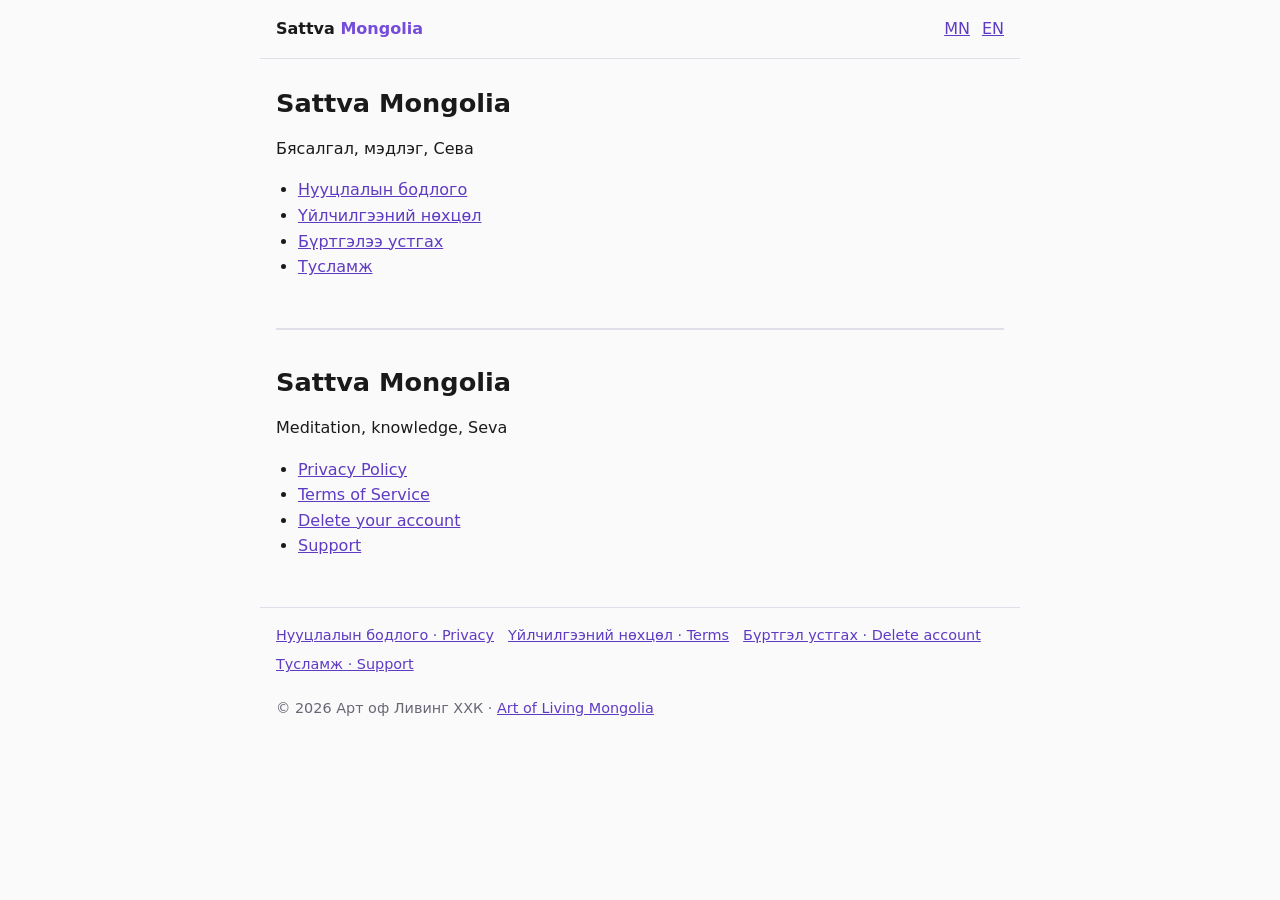
==== index.html @ 4b6feee0 "sattva.mn хууль / тусламж хуудас v1.0 (Сүрэн С396, ec9fd976d) Co-Authored-By: Claude Opus 5.5 <norep" ====
<!doctype html>
<html lang="mn">
<head>
<meta charset="utf-8">
<meta name="viewport" content="width=device-width, initial-scale=1">
<title>Sattva Mongolia</title>
<meta name="description" content="Sattva Mongolia — бясалгал, мэдлэг, Сева">
<meta name="color-scheme" content="light dark">
<style>
:root{--bg:#FAFAFA;--surface:#FFFFFF;--ink:#1A1A1B;--ink2:#6B6676;--line:#E1DDE9;--primary:#764CDB;--link:#5F3BC4;--soft:#F2ECFF;--warn:#A34A08;--warnbg:#FFF1E6}
@media (prefers-color-scheme:dark){:root{--bg:#141119;--surface:#1E1A26;--ink:#F4F1FA;--ink2:#B4ADC4;--line:#3A3448;--primary:#A98BF5;--link:#C0A9FA;--soft:#2A2240;--warn:#F5A95C;--warnbg:#3A2A1A}}
*{box-sizing:border-box}
html{-webkit-text-size-adjust:100%}
body{margin:0;background:var(--bg);color:var(--ink);font:16px/1.6 system-ui,-apple-system,"Segoe UI",Roboto,Arial,sans-serif}
header,main,footer{max-width:760px;margin:0 auto;padding:0 16px}
header{display:flex;justify-content:space-between;align-items:center;padding-top:16px;padding-bottom:16px;border-bottom:1px solid var(--line)}
.brand{font-weight:700;color:var(--ink);text-decoration:none}
.brand span{color:var(--primary)}
nav.lang a{margin-left:12px}
a{color:var(--link)}
h1{font-size:1.6rem;line-height:1.3;margin:28px 0 8px}
h2{font-size:1.2rem;margin:28px 0 8px}
h3{font-size:1.05rem;margin:20px 0 6px}
.meta{color:var(--ink2);font-size:.9rem}
.ver{margin-top:32px}
.lang-block+.lang-block{margin-top:48px;padding-top:8px;border-top:2px solid var(--line)}
.tw{overflow-x:auto;margin:12px 0}
table{border-collapse:collapse;width:100%;min-width:480px;background:var(--surface);font-size:.92rem}
th,td{border:1px solid var(--line);padding:8px;text-align:left;vertical-align:top}
th{background:var(--soft)}
mark.tbd{background:var(--warnbg);color:var(--warn);border-radius:4px;padding:0 3px;font-size:.92em}
ul,ol{padding-left:22px}
footer{margin-top:48px;padding-top:16px;padding-bottom:32px;border-top:1px solid var(--line);color:var(--ink2);font-size:.9rem}
footer a{margin-right:14px;display:inline-block;margin-bottom:6px}
</style>
<script>
if(/[?&]lang=en\b/.test(location.search)&&!location.hash){document.documentElement.lang="en";addEventListener("DOMContentLoaded",function(){var e=document.getElementById("en");if(e)e.scrollIntoView();});}
</script>
</head>
<body>
<header><a class="brand" href="/">Sattva <span>Mongolia</span></a><nav class="lang"><a href="#mn">MN</a><a href="#en">EN</a></nav></header>
<main>
<section class="lang-block" id="mn" lang="mn">
<h1>Sattva Mongolia</h1>
<p>Бясалгал, мэдлэг, Сева</p>
<ul><li><a href="/privacy">Нууцлалын бодлого</a></li><li><a href="/terms">Үйлчилгээний нөхцөл</a></li><li><a href="/delete-account">Бүртгэлээ устгах</a></li><li><a href="/support">Тусламж</a></li></ul>
</section>
<section class="lang-block" id="en" lang="en">
<h1>Sattva Mongolia</h1>
<p>Meditation, knowledge, Seva</p>
<ul><li><a href="/privacy">Privacy Policy</a></li><li><a href="/terms">Terms of Service</a></li><li><a href="/delete-account">Delete your account</a></li><li><a href="/support">Support</a></li></ul>
</section>
</main>
<footer><a href="/privacy">Нууцлалын бодлого · Privacy</a><a href="/terms">Үйлчилгээний нөхцөл · Terms</a><a href="/delete-account">Бүртгэл устгах · Delete account</a><a href="/support">Тусламж · Support</a><p>© 2026 Арт оф Ливинг ХХК · <a href="https://www.artofliving.org/mn-mn">Art of Living Mongolia</a></p></footer>
</body>
</html>
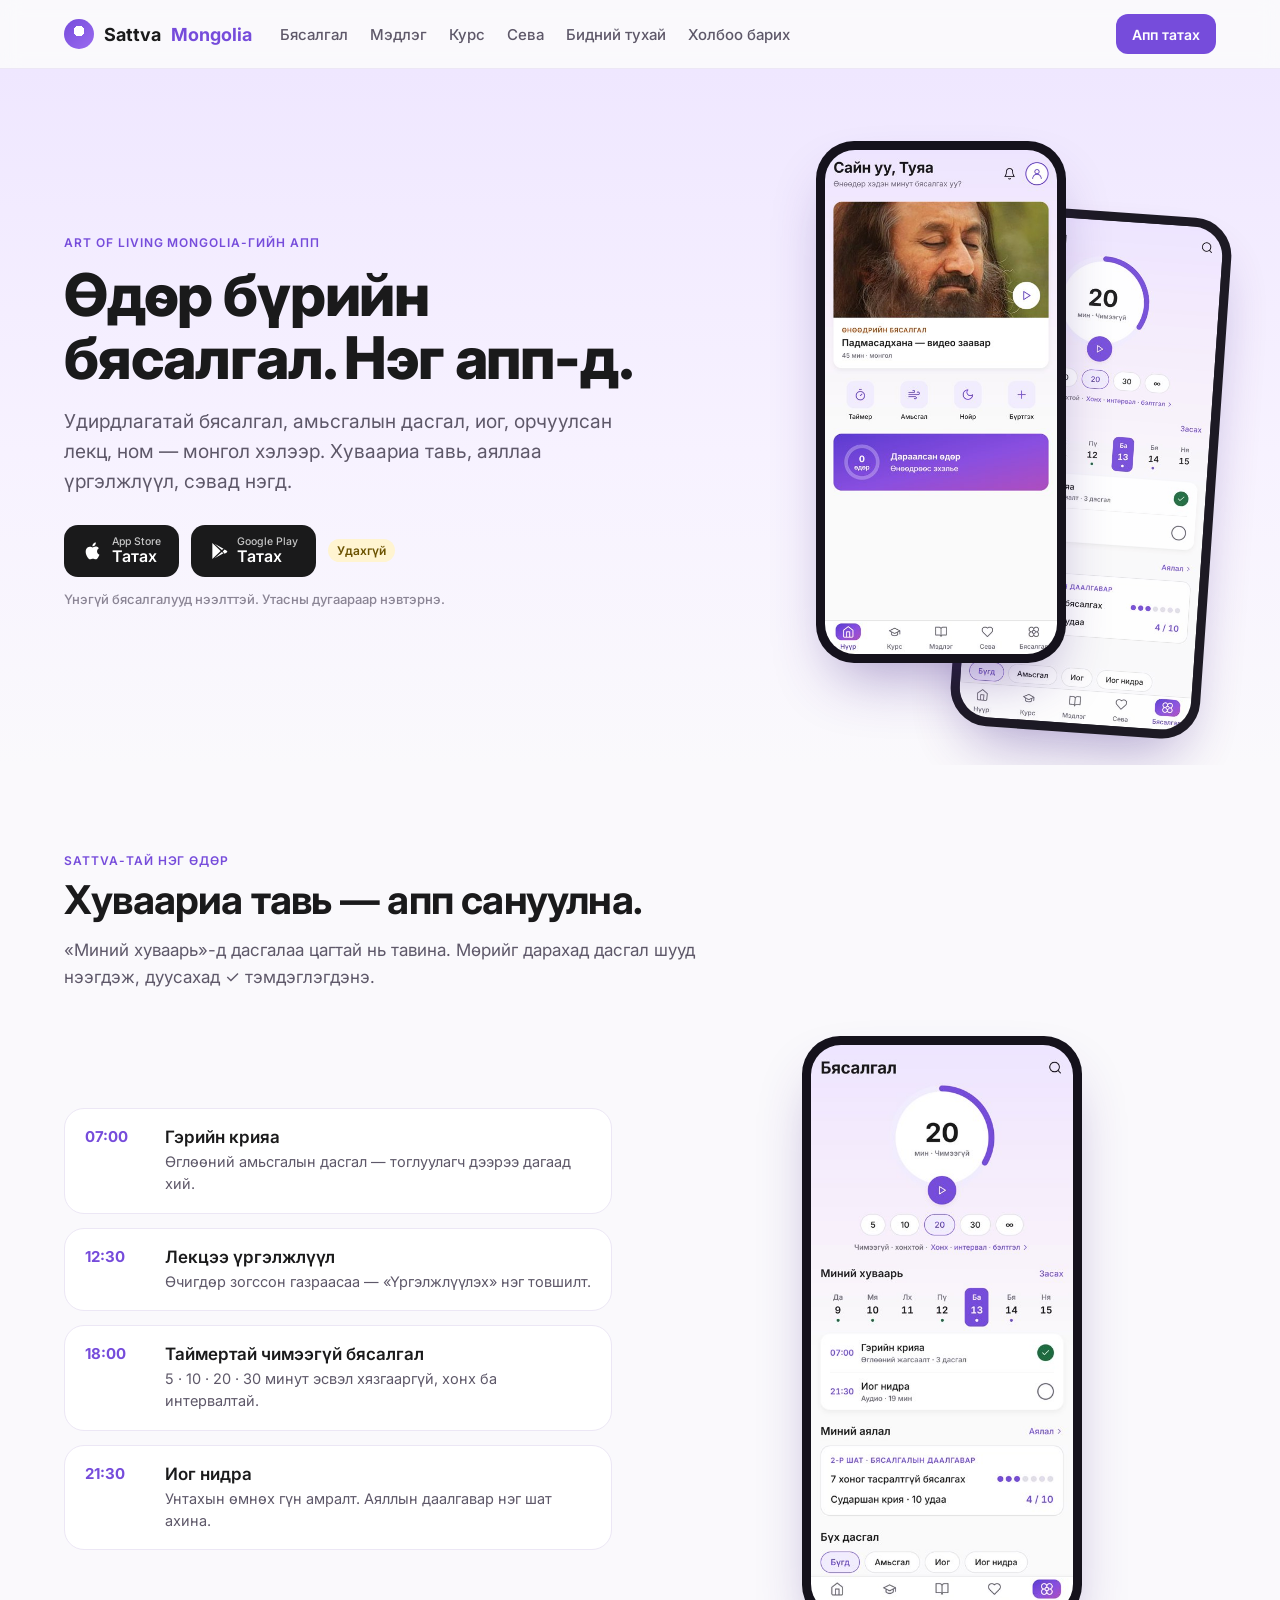
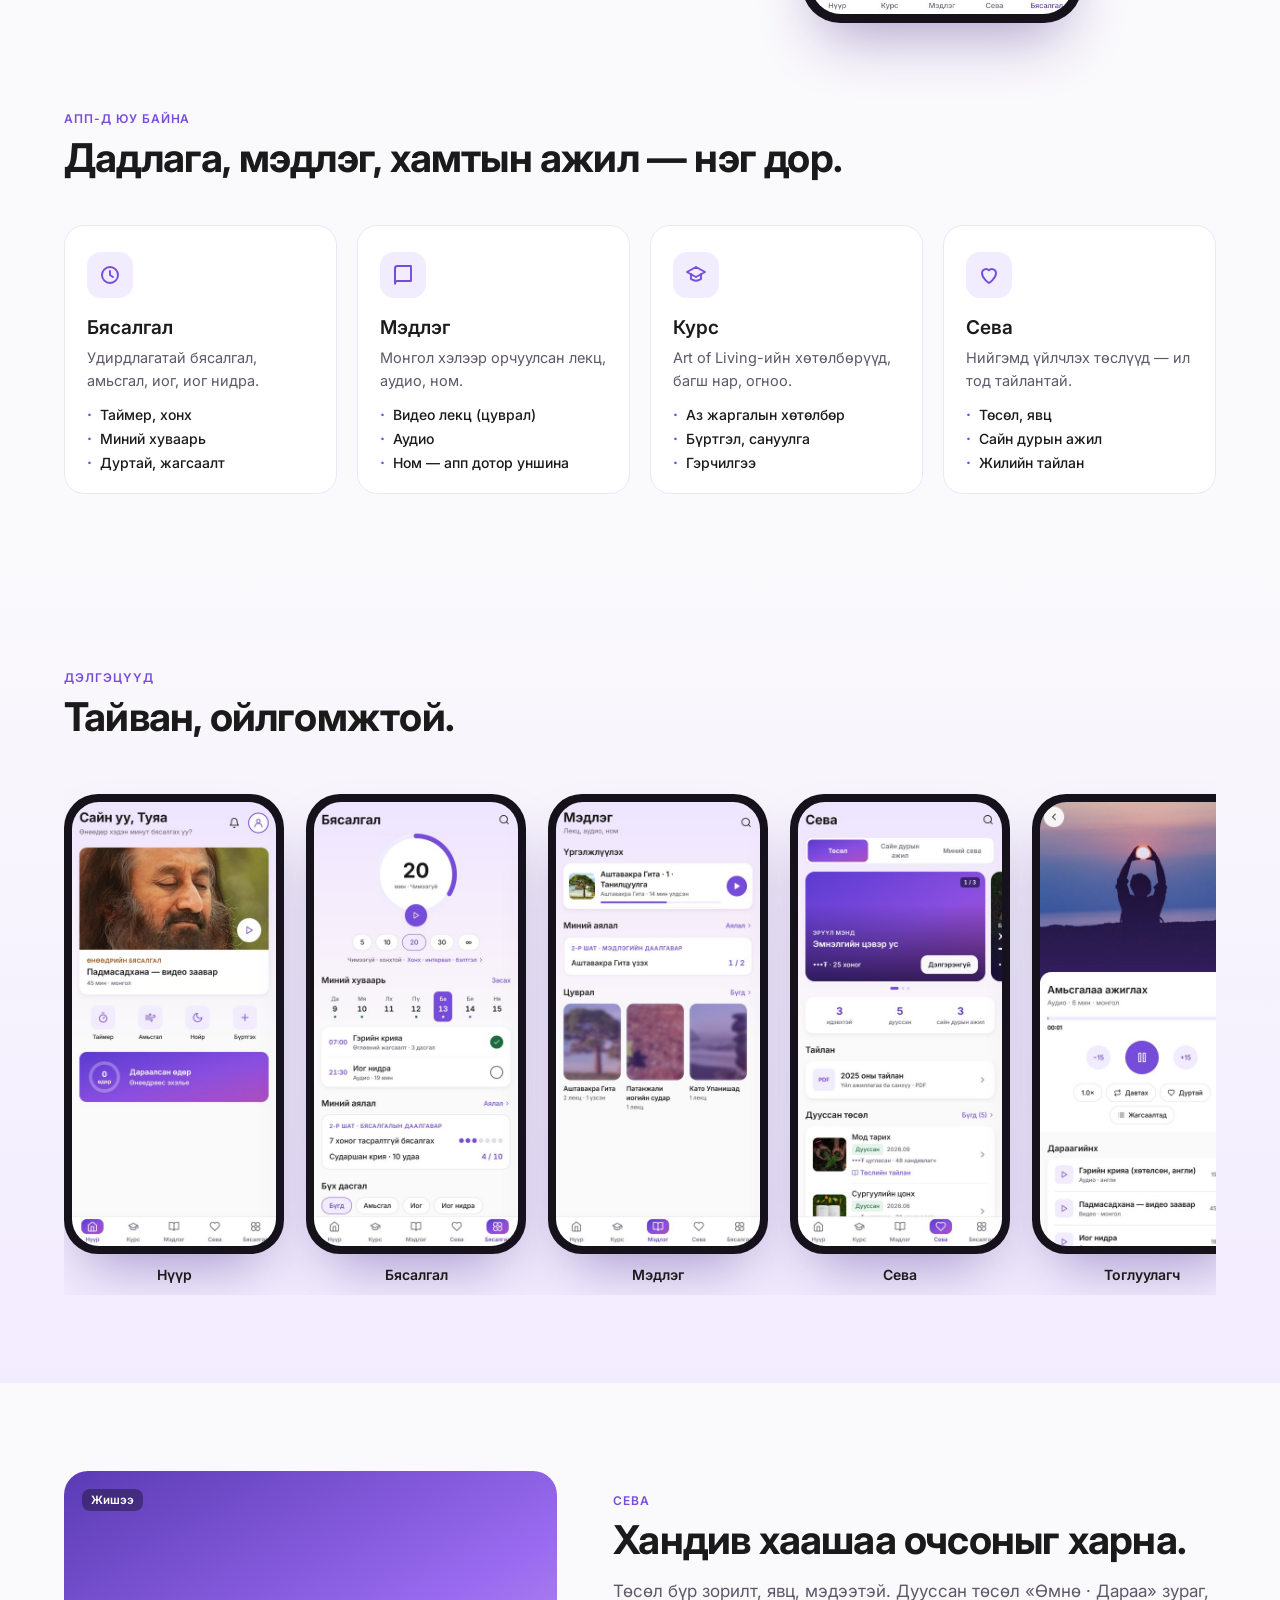
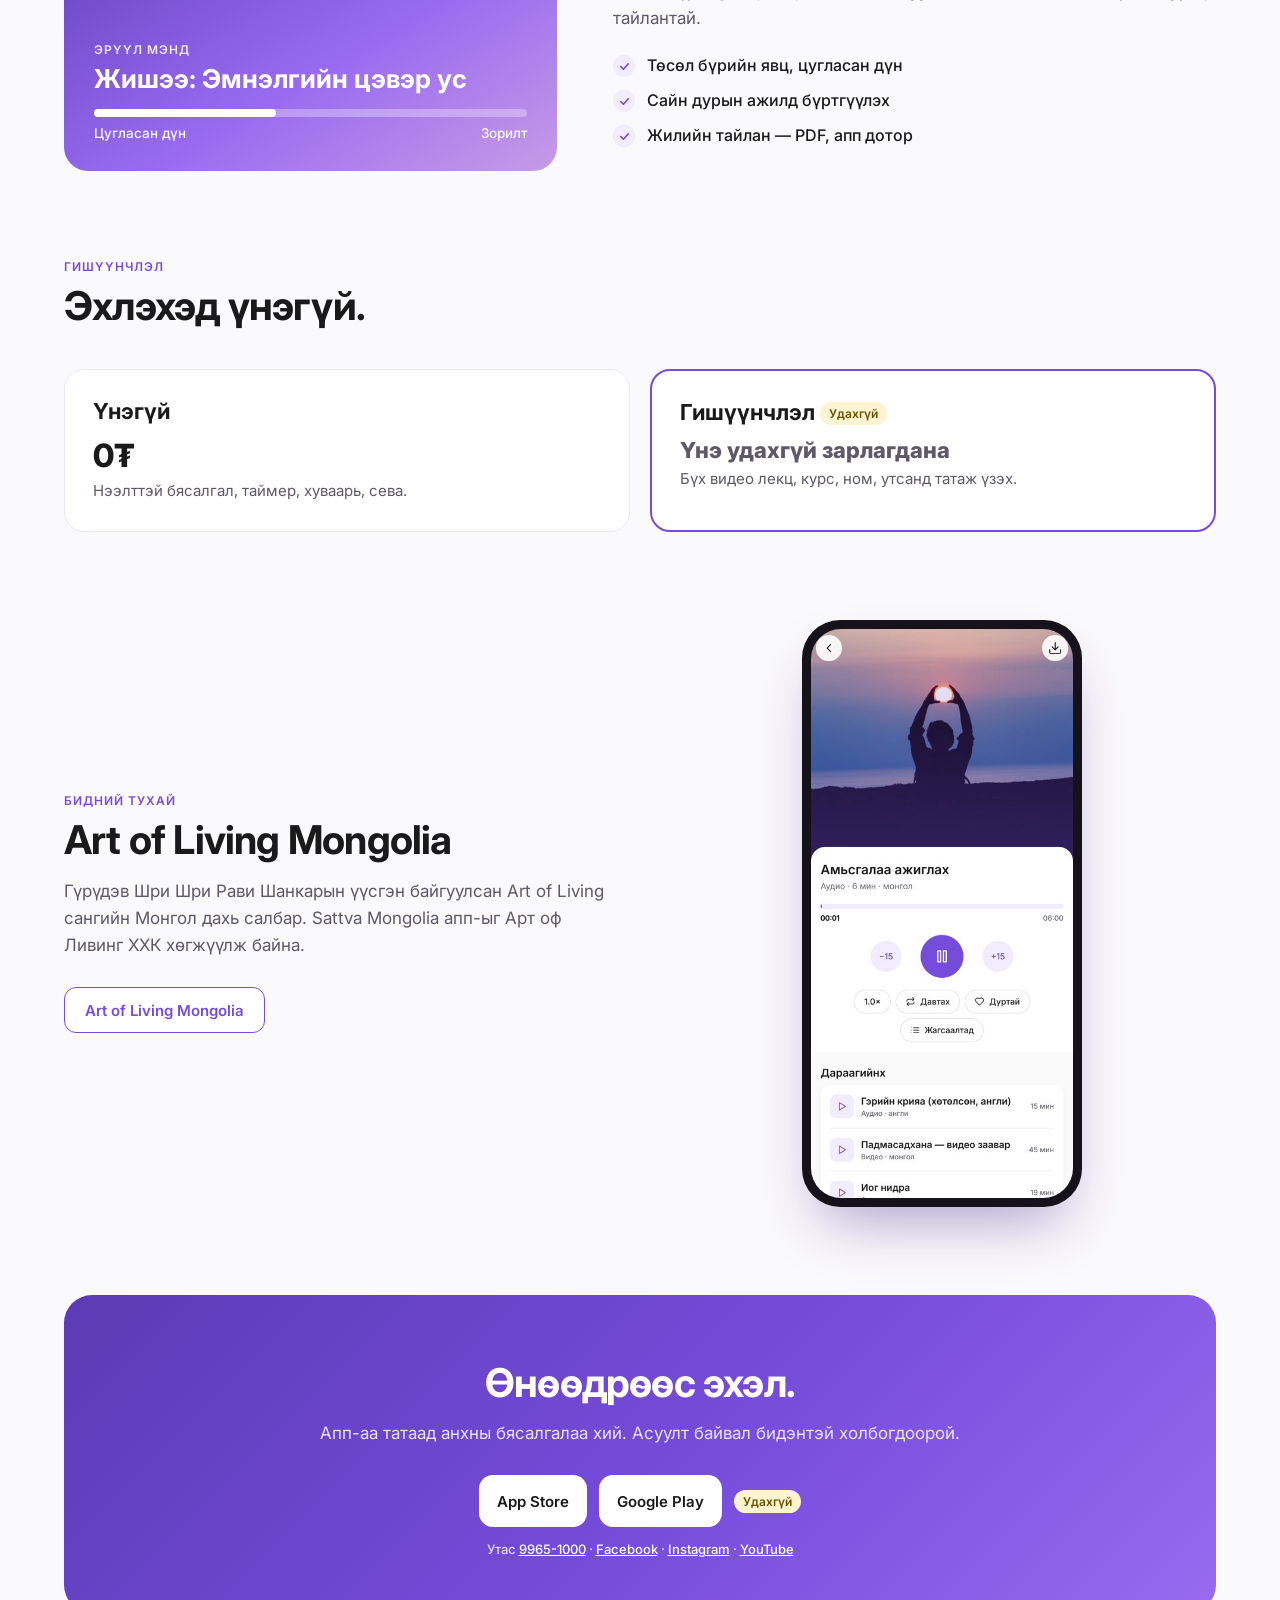
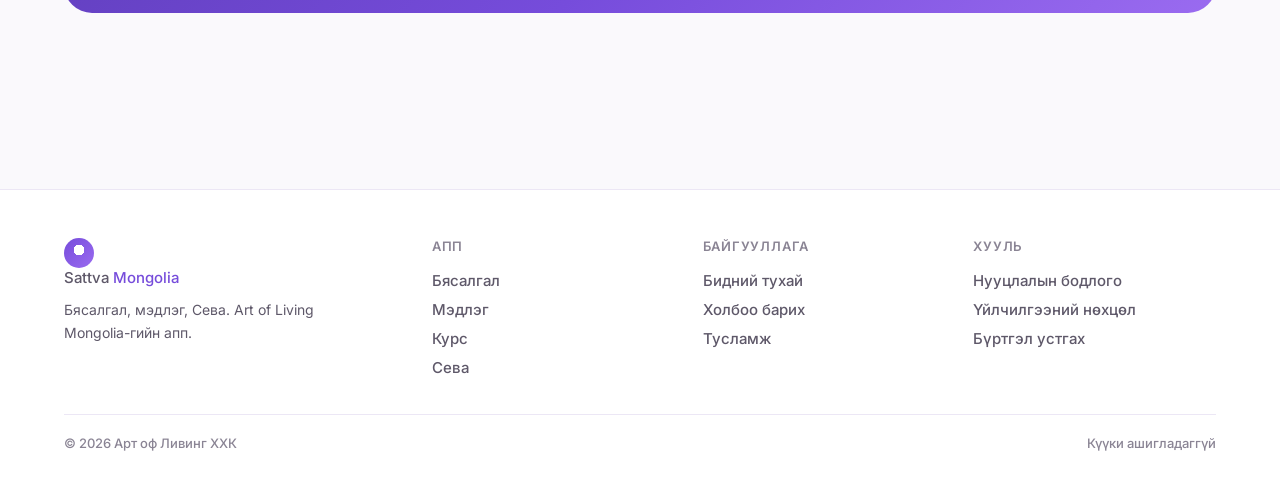
==== commit 05cbfa7b: "Нүүр v1: carwell.ai бүтэц, апп-ын дэлгэц (Төрөө 11-13 20:10) Эх: autopay docs/sattva/web/home/ (buil" ====
--- a/index.html
+++ b/index.html
@@ -2,55 +2,248 @@
 <html lang="mn">
 <head>
 <meta charset="utf-8">
-<meta name="viewport" content="width=device-width, initial-scale=1">
-<title>Sattva Mongolia</title>
-<meta name="description" content="Sattva Mongolia — бясалгал, мэдлэг, Сева">
-<meta name="color-scheme" content="light dark">
+<meta name="viewport" content="width=device-width,initial-scale=1">
+<title>Sattva Mongolia — бясалгал, мэдлэг, Сева</title>
+<meta name="description" content="Art of Living Mongolia-гийн апп: удирдлагатай бясалгал, амьсгалын дасгал, иог, орчуулсан лекц, ном, Сева — монгол хэлээр.">
+<meta property="og:title" content="Sattva Mongolia">
+<meta property="og:description" content="Өдөр бүрийн бясалгал. Нэг апп-д.">
+<meta property="og:image" content="https://sattva.mn/img/01-home.jpg">
+<meta name="theme-color" content="#764CDB">
+<link rel="preconnect" href="https://fonts.googleapis.com"><link rel="preconnect" href="https://fonts.gstatic.com" crossorigin>
+<link href="https://fonts.googleapis.com/css2?family=Inter:wght@400;500;600;700;800&amp;display=swap" rel="stylesheet">
 <style>
-:root{--bg:#FAFAFA;--surface:#FFFFFF;--ink:#1A1A1B;--ink2:#6B6676;--line:#E1DDE9;--primary:#764CDB;--link:#5F3BC4;--soft:#F2ECFF;--warn:#A34A08;--warnbg:#FFF1E6}
-@media (prefers-color-scheme:dark){:root{--bg:#141119;--surface:#1E1A26;--ink:#F4F1FA;--ink2:#B4ADC4;--line:#3A3448;--primary:#A98BF5;--link:#C0A9FA;--soft:#2A2240;--warn:#F5A95C;--warnbg:#3A2A1A}}
-*{box-sizing:border-box}
-html{-webkit-text-size-adjust:100%}
-body{margin:0;background:var(--bg);color:var(--ink);font:16px/1.6 system-ui,-apple-system,"Segoe UI",Roboto,Arial,sans-serif}
-header,main,footer{max-width:760px;margin:0 auto;padding:0 16px}
-header{display:flex;justify-content:space-between;align-items:center;padding-top:16px;padding-bottom:16px;border-bottom:1px solid var(--line)}
-.brand{font-weight:700;color:var(--ink);text-decoration:none}
-.brand span{color:var(--primary)}
-nav.lang a{margin-left:12px}
-a{color:var(--link)}
-h1{font-size:1.6rem;line-height:1.3;margin:28px 0 8px}
-h2{font-size:1.2rem;margin:28px 0 8px}
-h3{font-size:1.05rem;margin:20px 0 6px}
-.meta{color:var(--ink2);font-size:.9rem}
-.ver{margin-top:32px}
-.lang-block+.lang-block{margin-top:48px;padding-top:8px;border-top:2px solid var(--line)}
-.tw{overflow-x:auto;margin:12px 0}
-table{border-collapse:collapse;width:100%;min-width:480px;background:var(--surface);font-size:.92rem}
-th,td{border:1px solid var(--line);padding:8px;text-align:left;vertical-align:top}
-th{background:var(--soft)}
-mark.tbd{background:var(--warnbg);color:var(--warn);border-radius:4px;padding:0 3px;font-size:.92em}
-ul,ol{padding-left:22px}
-footer{margin-top:48px;padding-top:16px;padding-bottom:32px;border-top:1px solid var(--line);color:var(--ink2);font-size:.9rem}
-footer a{margin-right:14px;display:inline-block;margin-bottom:6px}
+:root{
+  --p:#764CDB; --p2:#9A6BF0; --pSoft:#F2ECFF; --ink:#1A1A1B; --ink2:#5E5869; --ink3:#8A8494;
+  --line:#ECE7F5; --bg:#FAF9FC; --surface:#FFFFFF; --ok:#1F8A5B; --soonBg:#FFF4D1; --soonFg:#6B5200;
+  --r:20px; --font:"Inter",system-ui,-apple-system,"Segoe UI",sans-serif;
+}
+*{box-sizing:border-box;margin:0;padding:0}
+body{font-family:var(--font);color:var(--ink);background:var(--bg);-webkit-font-smoothing:antialiased}
+a{color:inherit;text-decoration:none}
+.wrap{max-width:1200px;margin:0 auto;padding:0 24px}
+.draft{position:fixed;top:12px;right:12px;z-index:50;background:#C62828;color:#fff;font:700 12px var(--font);padding:5px 10px;border-radius:8px}
+/* header */
+header{position:sticky;top:0;z-index:20;background:rgba(250,249,252,.85);backdrop-filter:blur(10px);border-bottom:1px solid var(--line)}
+.nav{display:flex;align-items:center;gap:28px;height:68px}
+.logo{display:flex;align-items:center;gap:10px;font:700 18px var(--font);white-space:nowrap}
+.logo i{width:30px;height:30px;border-radius:50%;background:radial-gradient(circle at 50% 40%,#fff 0 22%,transparent 23%),linear-gradient(135deg,var(--p),var(--p2));display:block}
+.logo span{color:var(--p)}
+.links{display:flex;gap:22px;font:500 15px var(--font);color:var(--ink2)}
+.links a:hover{color:var(--p)}
+.right{margin-left:auto;display:flex;align-items:center;gap:14px;font:500 14px var(--font)}
+.lang b{color:var(--ink)} .lang{color:var(--ink3)}
+.btn{display:inline-flex;align-items:center;gap:8px;height:46px;padding:0 20px;border-radius:12px;font:600 15px var(--font);background:var(--p);color:#fff;white-space:nowrap}
+.btn.sm{height:40px;padding:0 16px;font-size:14px}
+.btn.ghost{background:var(--surface);color:var(--p);border:1.5px solid var(--p)}
+.btn.store{background:var(--ink);color:#fff;height:52px;padding:0 18px;border-radius:14px}
+.btn.store small{display:block;font:500 10.5px var(--font);opacity:.75}
+.btn.store b{display:block;font:600 16px var(--font);line-height:1.1}
+.soon{display:inline-block;background:var(--soonBg);color:var(--soonFg);font:600 12px var(--font);padding:4px 9px;border-radius:999px;vertical-align:middle}
+/* hero */
+.hero{background:linear-gradient(180deg,#EFE7FF 0%,#F7F2FF 55%,var(--bg) 100%);overflow:hidden}
+.heroIn{display:grid;grid-template-columns:1.1fr .9fr;gap:40px;align-items:center;padding:72px 24px 64px}
+.eyebrow{font:600 12px var(--font);letter-spacing:.08em;text-transform:uppercase;color:var(--p)}
+h1{font:800 clamp(36px,4.6vw,60px)/1.06 var(--font);letter-spacing:-.02em;margin:14px 0 18px}
+.lead{font:400 clamp(17px,1.5vw,20px)/1.55 var(--font);color:var(--ink2);max-width:560px}
+.cta{display:flex;flex-wrap:wrap;gap:12px;margin-top:28px;align-items:center}
+.note{font:500 13px var(--font);color:var(--ink3);margin-top:14px}
+.phones{position:relative;height:560px}
+.phone{position:absolute;width:250px;border-radius:38px;padding:9px;background:#15121C;box-shadow:0 30px 60px -20px rgba(70,40,140,.45)}
+.phone img{display:block;width:100%;border-radius:30px}
+.phone.a{right:150px;top:0;z-index:2}
+.phone.b{right:0;top:70px;transform:rotate(4deg);opacity:.96}
+/* sections */
+section{padding:88px 0}
+.h2{font:700 clamp(28px,3.1vw,40px)/1.14 var(--font);letter-spacing:-.02em;margin:10px 0 14px}
+.sub{font:400 17px/1.6 var(--font);color:var(--ink2);max-width:640px}
+/* day */
+.day{display:grid;grid-template-columns:1fr 1fr;gap:56px;align-items:center;margin-top:44px}
+.steps{display:flex;flex-direction:column;gap:14px}
+.step{display:grid;grid-template-columns:64px 1fr;gap:16px;background:var(--surface);border:1px solid var(--line);border-radius:var(--r);padding:18px 20px}
+.step .t{font:700 15px var(--font);color:var(--p)}
+.step b{font:600 17px var(--font);display:block}
+.step p{font:400 14.5px/1.5 var(--font);color:var(--ink2);margin-top:4px}
+.dayPhone{display:flex;justify-content:center}
+.dayPhone .phone{position:static;width:280px}
+/* features */
+.grid4{display:grid;grid-template-columns:repeat(4,1fr);gap:20px;margin-top:44px}
+.card{background:var(--surface);border:1px solid var(--line);border-radius:var(--r);padding:26px 22px 22px;display:flex;flex-direction:column}
+.ic{width:46px;height:46px;border-radius:14px;background:var(--pSoft);display:flex;align-items:center;justify-content:center;margin-bottom:18px}
+.ic svg{width:24px;height:24px;stroke:var(--p);fill:none;stroke-width:1.9;stroke-linecap:round;stroke-linejoin:round}
+.card h3{font:600 19px var(--font);margin-bottom:8px}
+.card p{font:400 14.5px/1.55 var(--font);color:var(--ink2)}
+.card ul{list-style:none;margin-top:14px;display:flex;flex-direction:column;gap:7px;font:500 14px var(--font)}
+.card li:before{content:"·";color:var(--p);font-weight:800;margin-right:8px}
+/* screens */
+.screens{background:linear-gradient(180deg,var(--bg),#F2ECFF)}
+.strip{display:flex;gap:22px;overflow-x:auto;padding:40px 4px 12px;scroll-snap-type:x mandatory}
+.strip figure{flex:none;width:220px;scroll-snap-align:start}
+.strip .phone{position:static;width:220px;border-radius:34px;padding:8px}
+.strip .phone img{border-radius:27px}
+.strip figcaption{text-align:center;font:600 14px var(--font);margin-top:12px}
+/* seva */
+.seva{display:grid;grid-template-columns:.9fr 1.1fr;gap:56px;align-items:center}
+.sevaCard{background:linear-gradient(150deg,#5B3BB5,#9A6BF0 60%,#C69BE6);color:#fff;border-radius:24px;padding:30px;min-height:300px;display:flex;flex-direction:column;justify-content:flex-end;position:relative}
+.sevaCard small{font:600 12px var(--font);letter-spacing:.08em;opacity:.85}
+.sevaCard h3{font:700 26px/1.2 var(--font);margin:6px 0 14px}
+.bar{height:8px;border-radius:9px;background:rgba(255,255,255,.3)}.bar i{display:block;height:100%;width:42%;border-radius:9px;background:#fff}
+.sevaCard .row{display:flex;justify-content:space-between;font:500 13.5px var(--font);margin-top:8px;opacity:.95}
+.tagS{position:absolute;top:18px;left:18px;background:rgba(0,0,0,.35);font:600 11.5px var(--font);padding:4px 9px;border-radius:8px}
+.checks{margin-top:22px;display:flex;flex-direction:column;gap:12px}
+.checks div{display:flex;gap:12px;font:500 16px/1.45 var(--font)}
+.checks div:before{content:"";flex:none;width:22px;height:22px;border-radius:50%;background:var(--pSoft) url("data:image/svg+xml,%3Csvg xmlns='http://www.w3.org/2000/svg' viewBox='0 0 24 24' fill='none' stroke='%23764CDB' stroke-width='3' stroke-linecap='round' stroke-linejoin='round'%3E%3Cpath d='M5 12l5 5 9-10'/%3E%3C/svg%3E") center/13px no-repeat;margin-top:1px}
+/* stats */
+.stats{display:grid;grid-template-columns:repeat(3,1fr);gap:20px;margin-top:40px}
+.stat{background:var(--surface);border:1px solid var(--line);border-radius:var(--r);padding:26px}
+.stat b{font:800 40px var(--font);letter-spacing:-.02em;color:var(--p)}
+.stat p{font:500 15px/1.5 var(--font);color:var(--ink2);margin-top:6px}
+/* member */
+.member{display:grid;grid-template-columns:1fr 1fr;gap:20px;margin-top:40px}
+.plan{background:var(--surface);border:1px solid var(--line);border-radius:var(--r);padding:28px}
+.plan.hi{border:2px solid var(--p)}
+.plan h3{font:700 22px var(--font)}.plan .price{font:800 32px var(--font);margin:12px 0 4px}
+.plan .price small{font:500 15px var(--font);color:var(--ink3)}
+/* about */
+.about{display:grid;grid-template-columns:1fr 1fr;gap:56px;align-items:center}
+.ph{border-radius:24px;background:repeating-linear-gradient(135deg,#EEE7FB 0 14px,#F6F2FD 14px 28px);aspect-ratio:4/3;display:flex;align-items:center;justify-content:center;font:600 14px var(--font);color:var(--ink3);border:1px dashed #D8CDF0}
+/* final cta */
+.final{background:linear-gradient(135deg,#5B3BB5,var(--p) 55%,#9A6BF0);color:#fff;border-radius:28px;padding:56px;text-align:center}
+.final .h2{color:#fff}.final .sub{color:rgba(255,255,255,.85);margin:0 auto}
+.final .cta{justify-content:center}
+.final .btn.store{background:#fff;color:var(--ink)}
+/* footer */
+footer{border-top:1px solid var(--line);padding:48px 0 36px;margin-top:88px;background:var(--surface)}
+.fgrid{display:grid;grid-template-columns:1.4fr 1fr 1fr 1fr;gap:28px}
+.fgrid h4{font:600 13px var(--font);letter-spacing:.06em;text-transform:uppercase;color:var(--ink3);margin-bottom:12px}
+.fgrid a{display:block;font:500 15px var(--font);color:var(--ink2);padding:5px 0}
+.fgrid p{font:400 14px/1.6 var(--font);color:var(--ink2);margin-top:12px;max-width:300px}
+.copy{border-top:1px solid var(--line);margin-top:32px;padding-top:20px;display:flex;justify-content:space-between;gap:16px;font:500 13px var(--font);color:var(--ink3);flex-wrap:wrap}
+/* mobile */
+.burger{display:none;width:40px;height:40px;border-radius:10px;border:1px solid var(--line);background:var(--surface);align-items:center;justify-content:center}
+@media (max-width:900px){
+  .links{display:none}
+  .heroIn,.day,.seva,.about,.member{grid-template-columns:1fr}
+  .heroIn{padding:44px 24px 24px;gap:8px}
+  .phones{height:430px}.phone{width:200px}.phone.a{right:auto;left:calc(50% - 150px)}.phone.b{right:calc(50% - 165px);top:50px}
+  .grid4{grid-template-columns:1fr 1fr}.stats{grid-template-columns:1fr}
+  section{padding:64px 0}.final{padding:40px 22px}
+  .fgrid{grid-template-columns:1fr 1fr}
+  .dayPhone{order:-1}.dayPhone .phone{width:230px}
+}
+@media (max-width:520px){.grid4{grid-template-columns:1fr}.fgrid{grid-template-columns:1fr}}
 </style>
-<script>
-if(/[?&]lang=en\b/.test(location.search)&&!location.hash){document.documentElement.lang="en";addEventListener("DOMContentLoaded",function(){var e=document.getElementById("en");if(e)e.scrollIntoView();});}
-</script>
 </head>
 <body>
-<header><a class="brand" href="/">Sattva <span>Mongolia</span></a><nav class="lang"><a href="#mn">MN</a><a href="#en">EN</a></nav></header>
-<main>
-<section class="lang-block" id="mn" lang="mn">
-<h1>Sattva Mongolia</h1>
-<p>Бясалгал, мэдлэг, Сева</p>
-<ul><li><a href="/privacy">Нууцлалын бодлого</a></li><li><a href="/terms">Үйлчилгээний нөхцөл</a></li><li><a href="/delete-account">Бүртгэлээ устгах</a></li><li><a href="/support">Тусламж</a></li></ul>
-</section>
-<section class="lang-block" id="en" lang="en">
-<h1>Sattva Mongolia</h1>
-<p>Meditation, knowledge, Seva</p>
-<ul><li><a href="/privacy">Privacy Policy</a></li><li><a href="/terms">Terms of Service</a></li><li><a href="/delete-account">Delete your account</a></li><li><a href="/support">Support</a></li></ul>
-</section>
-</main>
-<footer><a href="/privacy">Нууцлалын бодлого · Privacy</a><a href="/terms">Үйлчилгээний нөхцөл · Terms</a><a href="/delete-account">Бүртгэл устгах · Delete account</a><a href="/support">Тусламж · Support</a><p>© 2026 Арт оф Ливинг ХХК · <a href="https://www.artofliving.org/mn-mn">Art of Living Mongolia</a></p></footer>
-</body>
-</html>
+
+<header><div class="wrap nav">
+  <a class="logo" href="/"><i></i>Sattva <span>Mongolia</span></a>
+  <nav class="links"><a href="#meditate">Бясалгал</a><a href="#features">Мэдлэг</a><a href="#features">Курс</a><a href="#seva">Сева</a><a href="#about">Бидний тухай</a><a href="#contact">Холбоо барих</a></nav>
+  <div class="right"><a class="btn sm" href="#download">Апп татах</a></div>
+</div></header>
+
+<div class="hero"><div class="wrap heroIn">
+  <div>
+    <div class="eyebrow">Art of Living Mongolia-гийн апп</div>
+    <h1>Өдөр бүрийн бясалгал. Нэг апп-д.</h1>
+    <p class="lead">Удирдлагатай бясалгал, амьсгалын дасгал, иог, орчуулсан лекц, ном — монгол хэлээр. Хуваариа тавь, аяллаа үргэлжлүүл, сэвад нэгд.</p>
+    <div class="cta">
+      <span class="btn store" aria-disabled="true"><svg width="22" height="22" viewBox="0 0 24 24" fill="#fff"><path d="M16.4 12.6c0-2.4 2-3.5 2-3.6-1.1-1.6-2.8-1.8-3.4-1.8-1.4-.1-2.8.9-3.5.9s-1.8-.9-3-.8C7 7.3 5.6 8.2 4.8 9.6c-1.6 2.8-.4 6.9 1.2 9.2.8 1.1 1.7 2.3 2.9 2.3 1.2-.1 1.6-.7 3-.7s1.8.7 3 .7c1.3 0 2.1-1.1 2.8-2.3.9-1.3 1.3-2.6 1.3-2.6s-2.6-1-2.6-3.6zM14.1 5.6c.6-.8 1.1-1.9 1-3-1 0-2.1.6-2.8 1.4-.6.7-1.1 1.8-1 2.9 1.1.1 2.1-.5 2.8-1.3z"/></svg><span><small>App Store</small><b>Татах</b></span></span>
+      <span class="btn store" aria-disabled="true"><svg width="20" height="22" viewBox="0 0 24 24" fill="#fff"><path d="M4 2.5v19l10-9.5L4 2.5zm11.4 8.2L6.7 3.2l10.7 6.2-2 1.3zm0 2.6l2 1.3L6.7 20.8l8.7-7.5zm3.3-3.1l2.6 1.5c.9.5.9 1.5 0 2l-2.6 1.5-2.2-2.5 2.2-2.5z"/></svg><span><small>Google Play</small><b>Татах</b></span></span>
+      <span class="soon">Удахгүй</span>
+    </div>
+    <p class="note">Үнэгүй бясалгалууд нээлттэй. Утасны дугаараар нэвтэрнэ.</p>
+  </div>
+  <div class="phones">
+    <div class="phone a"><img src="img/01-home.jpg" alt="Sattva апп — Нүүр"></div>
+    <div class="phone b"><img src="img/02-meditate.jpg" alt="Sattva апп — Бясалгал"></div>
+  </div>
+</div></div>
+
+<section id="meditate"><div class="wrap">
+  <div class="eyebrow">Sattva-тай нэг өдөр</div>
+  <div class="h2">Хуваариа тавь — апп сануулна.</div>
+  <p class="sub">«Миний хуваарь»-д дасгалаа цагтай нь тавина. Мөрийг дарахад дасгал шууд нээгдэж, дуусахад ✓ тэмдэглэгдэнэ.</p>
+  <div class="day">
+    <div class="steps">
+      <div class="step"><span class="t">07:00</span><div><b>Гэрийн крияа</b><p>Өглөөний амьсгалын дасгал — тоглуулагч дээрээ дагаад хий.</p></div></div>
+      <div class="step"><span class="t">12:30</span><div><b>Лекцээ үргэлжлүүл</b><p>Өчигдөр зогссон газраасаа — «Үргэлжлүүлэх» нэг товшилт.</p></div></div>
+      <div class="step"><span class="t">18:00</span><div><b>Таймертай чимээгүй бясалгал</b><p>5 · 10 · 20 · 30 минут эсвэл хязгааргүй, хонх ба интервалтай.</p></div></div>
+      <div class="step"><span class="t">21:30</span><div><b>Иог нидра</b><p>Унтахын өмнөх гүн амралт. Аяллын даалгавар нэг шат ахина.</p></div></div>
+    </div>
+    <div class="dayPhone"><div class="phone"><img src="img/02-meditate.jpg" alt="Бясалгал — Миний хуваарь"></div></div>
+  </div>
+</div></section>
+
+<section id="features" style="padding-top:0"><div class="wrap">
+  <div class="eyebrow">Апп-д юу байна</div>
+  <div class="h2">Дадлага, мэдлэг, хамтын ажил — нэг дор.</div>
+  <div class="grid4">
+    <div class="card"><div class="ic"><svg viewBox="0 0 24 24"><circle cx="12" cy="12" r="8"/><path d="M12 8v4l3 2"/></svg></div><h3>Бясалгал</h3><p>Удирдлагатай бясалгал, амьсгал, иог, иог нидра.</p><ul><li>Таймер, хонх</li><li>Миний хуваарь</li><li>Дуртай, жагсаалт</li></ul></div>
+    <div class="card"><div class="ic"><svg viewBox="0 0 24 24"><path d="M4 5.5A2.5 2.5 0 016.5 3H20v15H6.5A2.5 2.5 0 004 20.5z"/><path d="M4 20.5V5.5"/></svg></div><h3>Мэдлэг</h3><p>Монгол хэлээр орчуулсан лекц, аудио, ном.</p><ul><li>Видео лекц (цуврал)</li><li>Аудио</li><li>Ном — апп дотор уншина</li></ul></div>
+    <div class="card"><div class="ic"><svg viewBox="0 0 24 24"><path d="M3 9l9-5 9 5-9 5-9-5z"/><path d="M7 11v5c3 2 7 2 10 0v-5"/></svg></div><h3>Курс</h3><p>Art of Living-ийн хөтөлбөрүүд, багш нар, огноо.</p><ul><li>Аз жаргалын хөтөлбөр</li><li>Бүртгэл, сануулга</li><li>Гэрчилгээ</li></ul></div>
+    <div class="card"><div class="ic"><svg viewBox="0 0 24 24"><path d="M12 20s-7-4.4-7-10a4 4 0 017-2.6A4 4 0 0119 10c0 5.6-7 10-7 10z"/></svg></div><h3>Сева</h3><p>Нийгэмд үйлчлэх төслүүд — ил тод тайлантай.</p><ul><li>Төсөл, явц</li><li>Сайн дурын ажил</li><li>Жилийн тайлан</li></ul></div>
+  </div>
+</div></section>
+
+<section class="screens"><div class="wrap">
+  <div class="eyebrow">Дэлгэцүүд</div>
+  <div class="h2">Тайван, ойлгомжтой.</div>
+  <div class="strip">
+    <figure><div class="phone"><img src="img/01-home.jpg" alt=""></div><figcaption>Нүүр</figcaption></figure>
+    <figure><div class="phone"><img src="img/02-meditate.jpg" alt=""></div><figcaption>Бясалгал</figcaption></figure>
+    <figure><div class="phone"><img src="img/03-knowledge.jpg" alt=""></div><figcaption>Мэдлэг</figcaption></figure>
+    <figure><div class="phone"><img src="img/04-seva.jpg" alt=""></div><figcaption>Сева</figcaption></figure>
+    <figure><div class="phone"><img src="img/06-player.jpg" alt=""></div><figcaption>Тоглуулагч</figcaption></figure>
+    <figure><div class="phone"><img src="img/05-profile.jpg" alt=""></div><figcaption>Профайл</figcaption></figure>
+  </div>
+</div></section>
+
+<section id="seva"><div class="wrap seva">
+  <div class="sevaCard"><span class="tagS">Жишээ</span><small>ЭРҮҮЛ МЭНД</small><h3>Жишээ: Эмнэлгийн цэвэр ус</h3><div class="bar"><i></i></div><div class="row"><span>Цугласан дүн</span><span>Зорилт</span></div></div>
+  <div>
+    <div class="eyebrow">Сева</div>
+    <div class="h2">Хандив хаашаа очсоныг харна.</div>
+    <p class="sub">Төсөл бүр зорилт, явц, мэдээтэй. Дууссан төсөл «Өмнө · Дараа» зураг, тайлантай.</p>
+    <div class="checks"><div>Төсөл бүрийн явц, цугласан дүн</div><div>Сайн дурын ажилд бүртгүүлэх</div><div>Жилийн тайлан — PDF, апп дотор</div></div>
+  </div>
+</div></section>
+
+
+<section id="download" style="padding-top:0"><div class="wrap">
+  <div class="eyebrow">Гишүүнчлэл</div>
+  <div class="h2">Эхлэхэд үнэгүй.</div>
+  <div class="member">
+    <div class="plan"><h3>Үнэгүй</h3><div class="price">0₮</div><p class="sub" style="font-size:15px">Нээлттэй бясалгал, таймер, хуваарь, сева.</p></div>
+    <div class="plan hi"><h3>Гишүүнчлэл <span class="soon">Удахгүй</span></h3><div class="price" style="font-size:22px;color:var(--ink2)">Үнэ удахгүй зарлагдана</div><p class="sub" style="font-size:15px">Бүх видео лекц, курс, ном, утсанд татаж үзэх.</p></div>
+  </div>
+</div></section>
+
+<section id="about" style="padding-top:0"><div class="wrap about">
+  <div>
+    <div class="eyebrow">Бидний тухай</div>
+    <div class="h2">Art of Living Mongolia</div>
+    <p class="sub">Гүрүдэв Шри Шри Рави Шанкарын үүсгэн байгуулсан Art of Living сангийн Монгол дахь салбар. Sattva Mongolia апп-ыг Арт оф Ливинг ХХК хөгжүүлж байна.</p>
+    <div class="cta"><a class="btn ghost" href="https://www.facebook.com/AOLMongolia" rel="noopener">Art of Living Mongolia</a></div>
+  </div>
+  <div class="dayPhone"><div class="phone"><img src="img/06-player.jpg" alt="Sattva апп — тоглуулагч"></div></div>
+</div></section>
+
+<section id="contact" style="padding-top:0"><div class="wrap">
+  <div class="final">
+    <div class="h2">Өнөөдрөөс эхэл.</div>
+    <p class="sub">Апп-аа татаад анхны бясалгалаа хий. Асуулт байвал бидэнтэй холбогдоорой.</p>
+    <div class="cta"><span class="btn store">App Store</span><span class="btn store">Google Play</span><span class="soon">Удахгүй</span></div>
+    <p class="note" style="color:rgba(255,255,255,.8)">Утас <a href="tel:+97699651000" style="color:#fff;text-decoration:underline">9965-1000</a> · <a href="https://www.facebook.com/AOLMongolia" style="color:#fff;text-decoration:underline" rel="noopener">Facebook</a> · <a href="https://www.instagram.com/artofliving.mongolia" style="color:#fff;text-decoration:underline" rel="noopener">Instagram</a> · <a href="https://www.youtube.com/@artofliving.mongolia" style="color:#fff;text-decoration:underline" rel="noopener">YouTube</a></p>
+  </div>
+</div></section>
+
+<footer><div class="wrap">
+  <div class="fgrid">
+    <div><a class="logo" href="/" style="padding:0"><i></i>Sattva <span>Mongolia</span></a><p>Бясалгал, мэдлэг, Сева. Art of Living Mongolia-гийн апп.</p></div>
+    <div><h4>Апп</h4><a href="#meditate">Бясалгал</a><a href="#features">Мэдлэг</a><a href="#features">Курс</a><a href="#seva">Сева</a></div>
+    <div><h4>Байгууллага</h4><a href="#about">Бидний тухай</a><a href="#contact">Холбоо барих</a><a href="/support/">Тусламж</a></div>
+    <div><h4>Хууль</h4><a href="/privacy/">Нууцлалын бодлого</a><a href="/terms/">Үйлчилгээний нөхцөл</a><a href="/delete-account/">Бүртгэл устгах</a></div>
+  </div>
+  <div class="copy"><span>© 2026 Арт оф Ливинг ХХК</span><span>Күүки ашигладаггүй</span></div>
+</div></footer>
+</body></html>
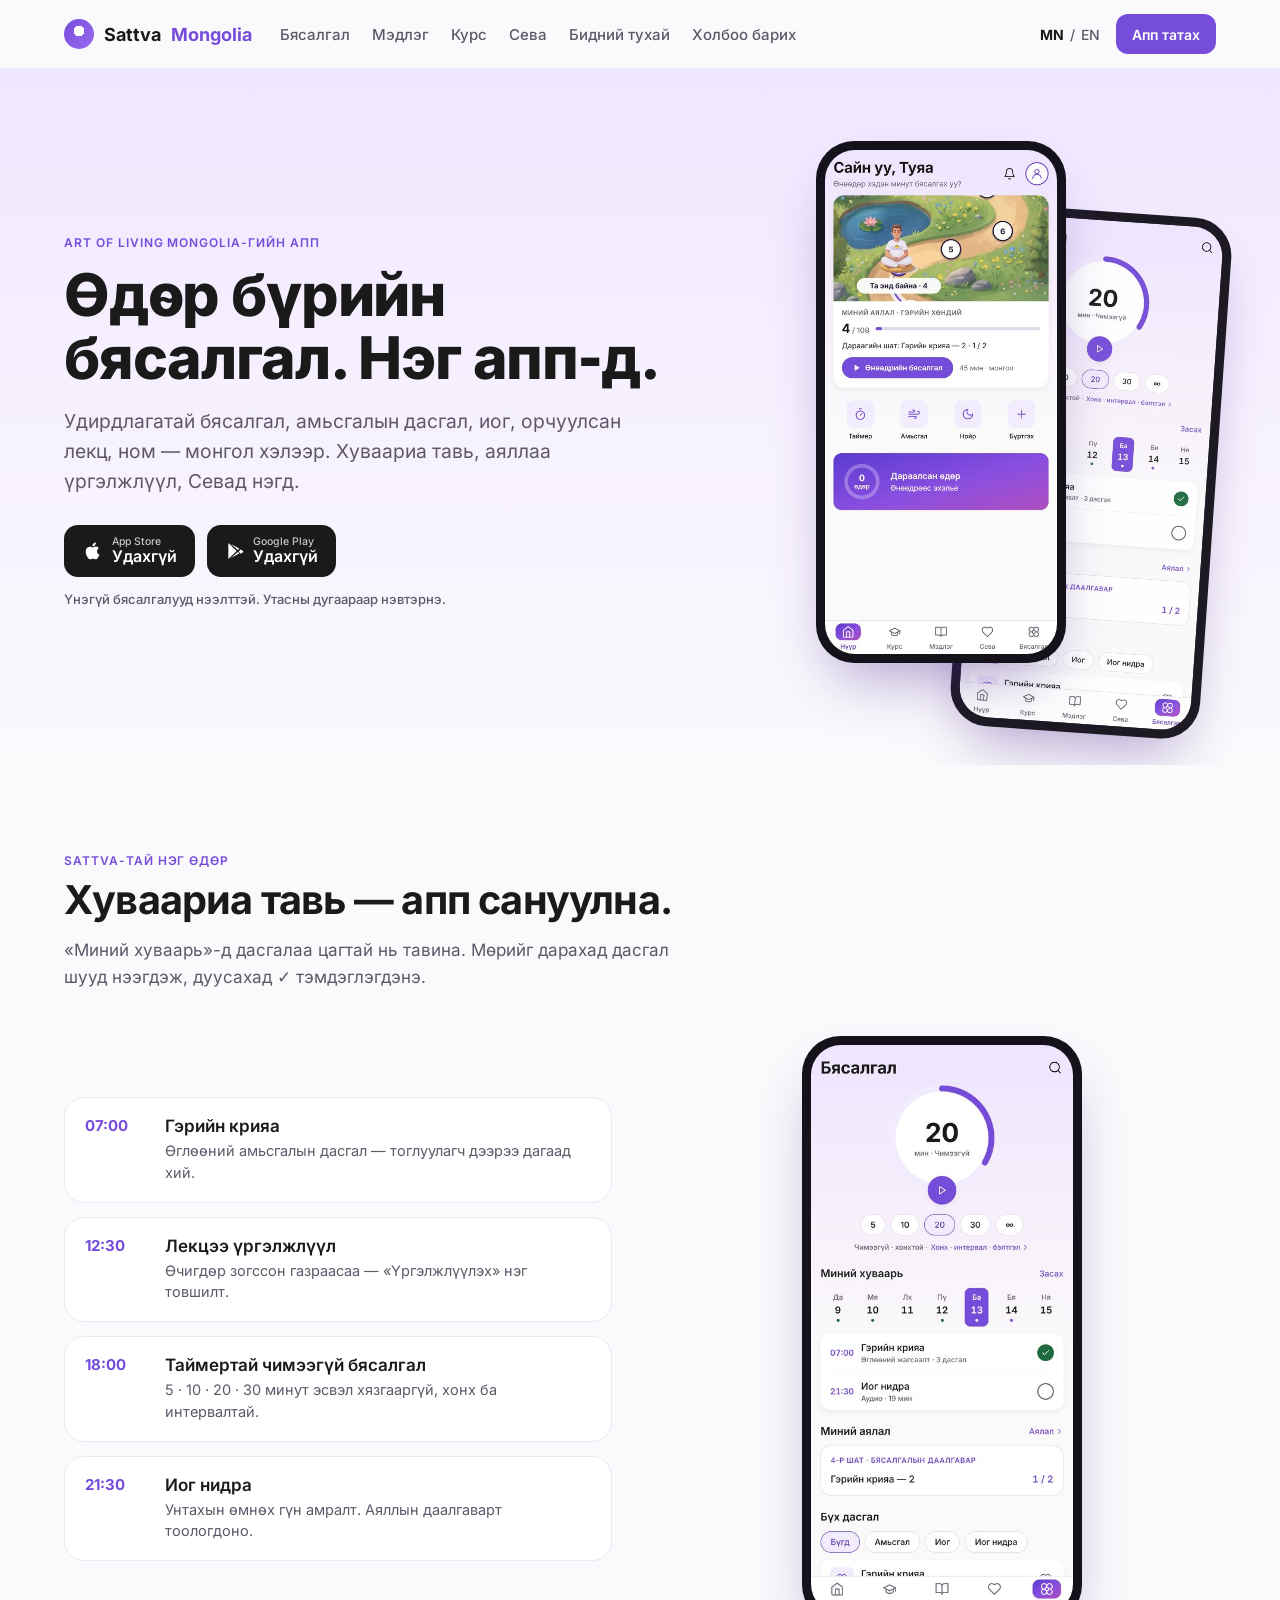
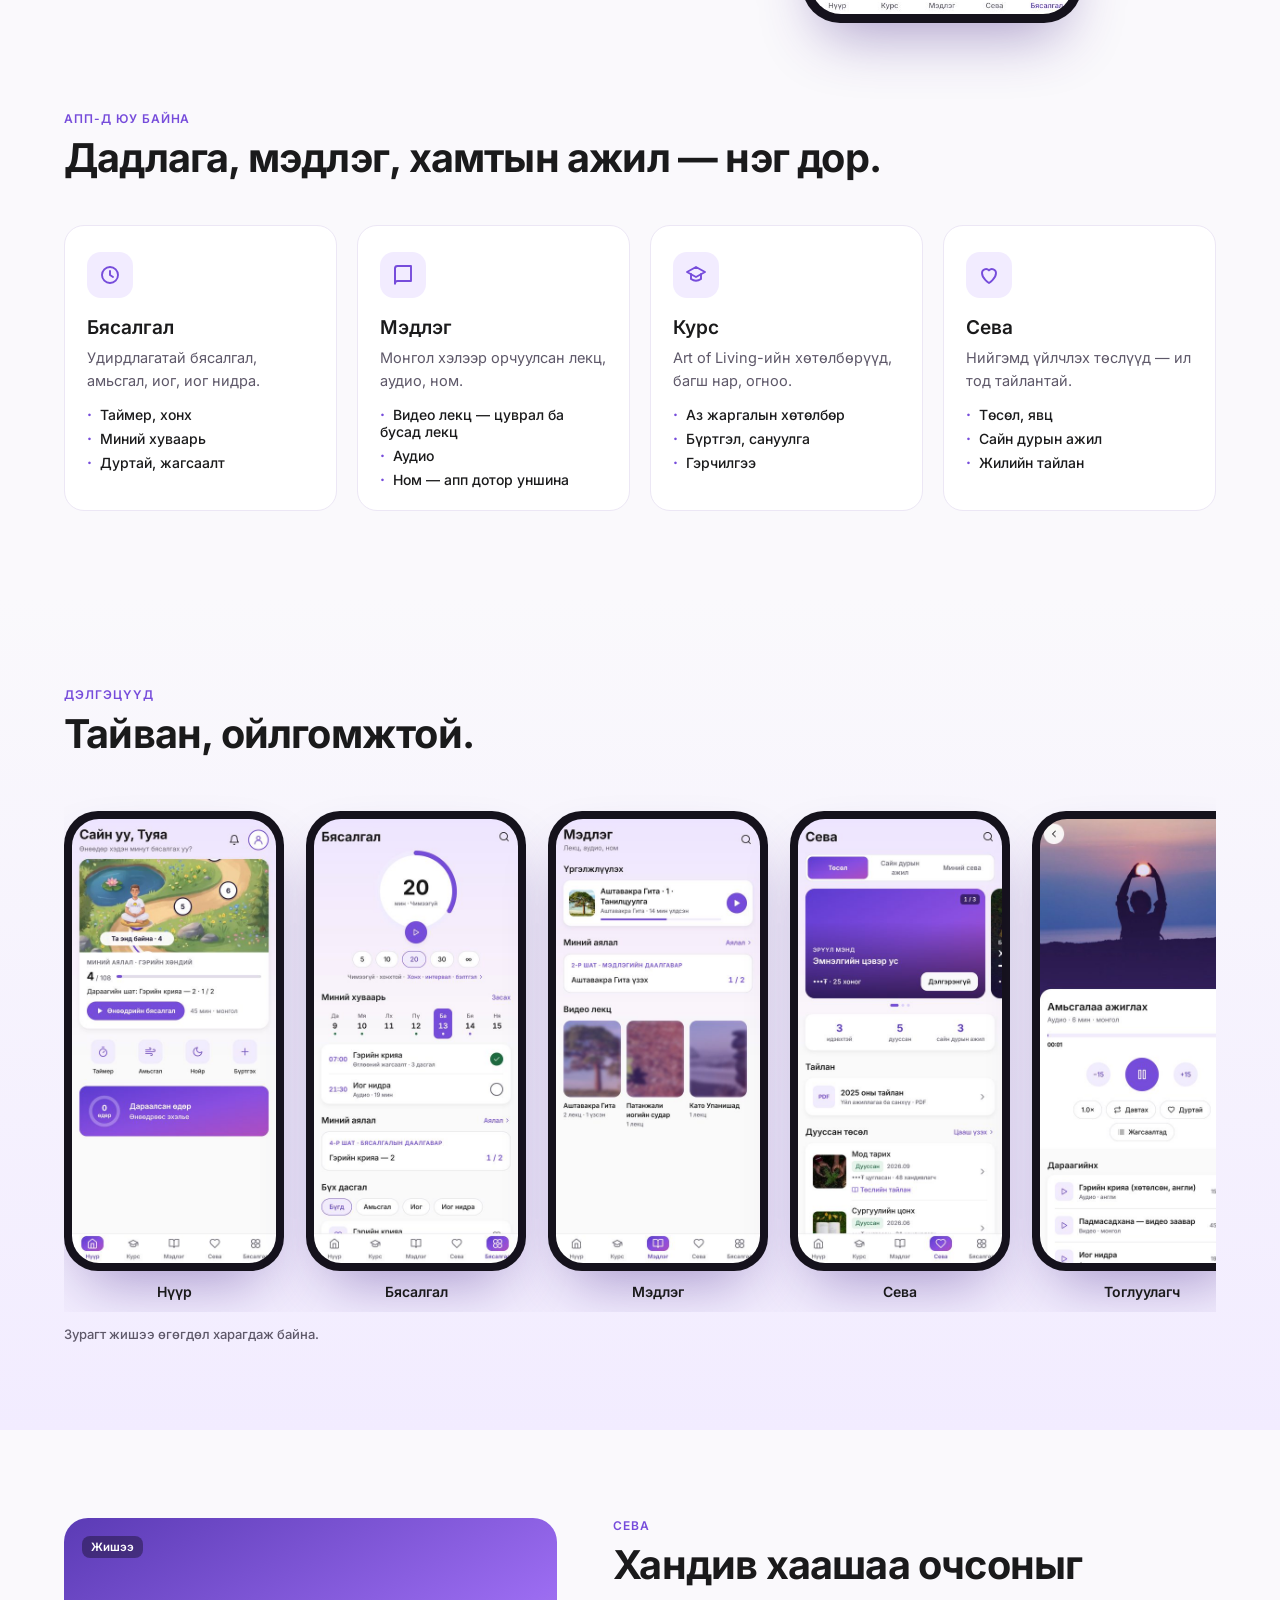
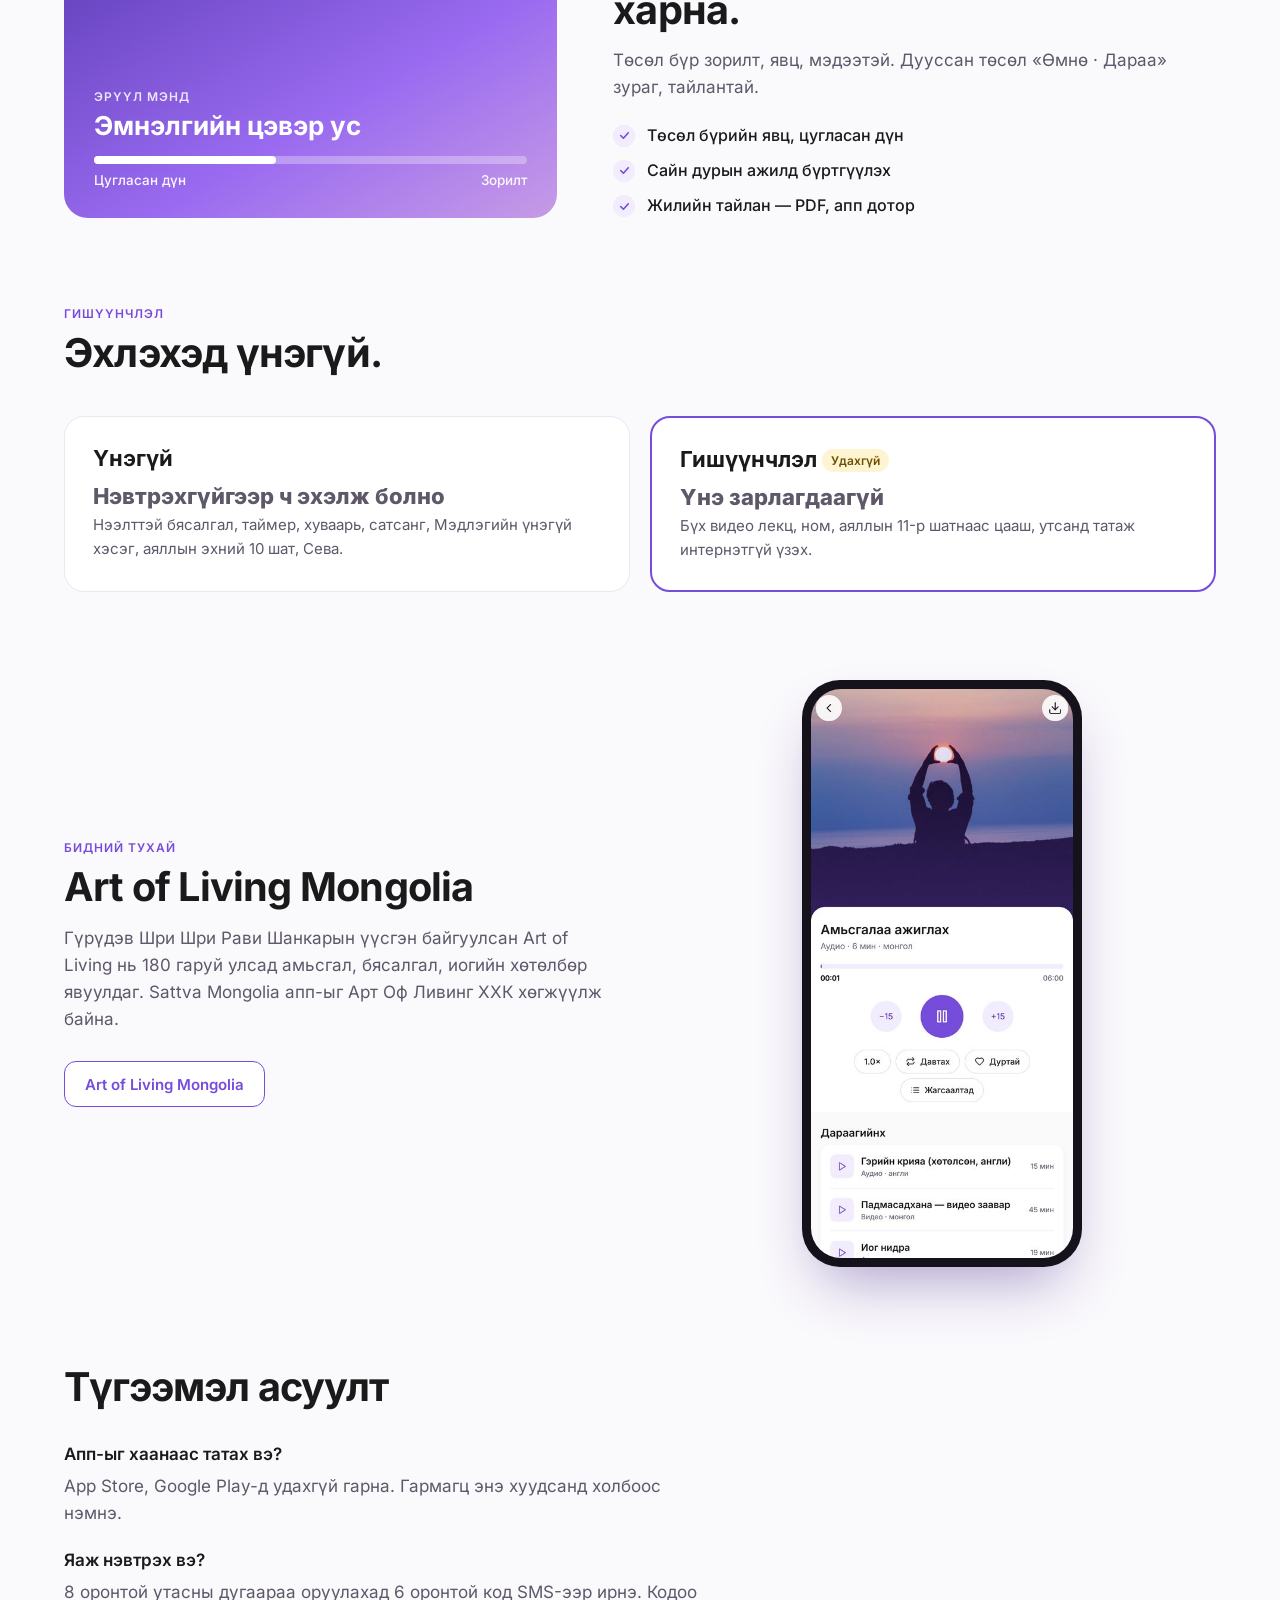
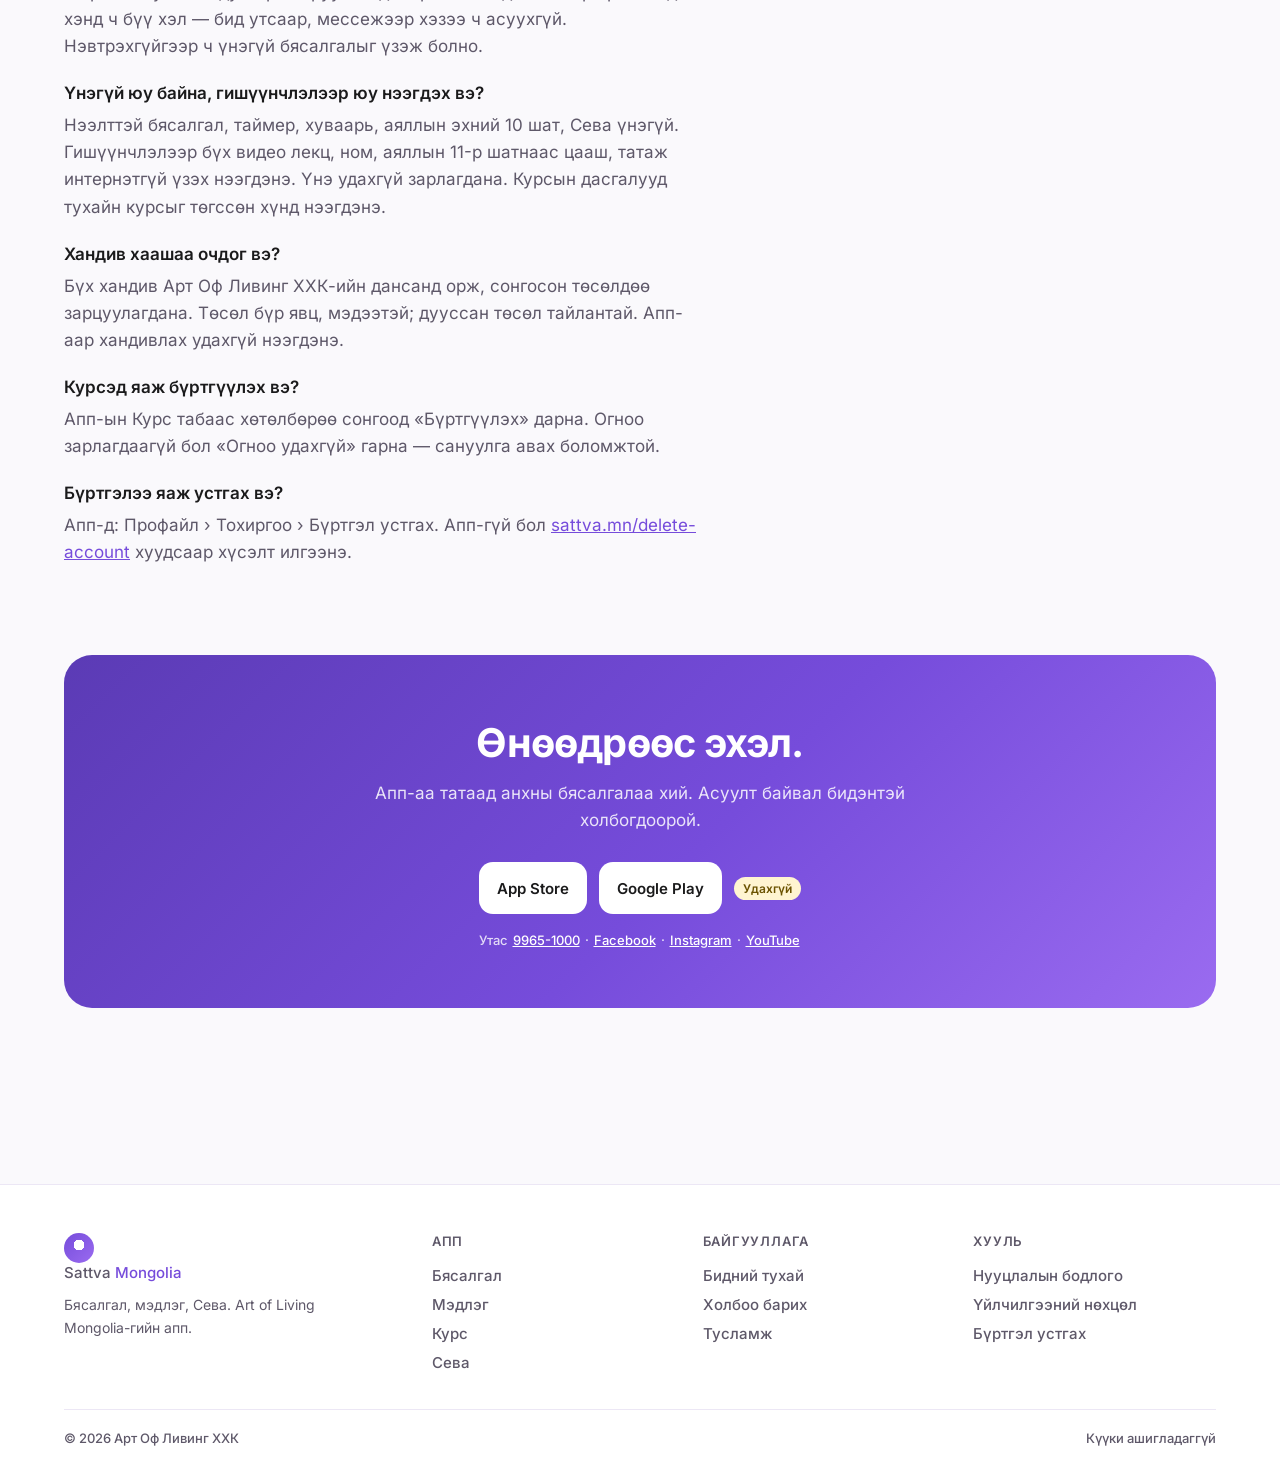
==== commit ea8f3530: "sattva.mn v1.1: Inter өөрөө host · favicon · OG · /en/ · MN/EN · «Удахгүй» товч · С446 · v4 апп дэлг" ====
--- a/index.html
+++ b/index.html
@@ -5,12 +5,26 @@
 <meta name="viewport" content="width=device-width,initial-scale=1">
 <title>Sattva Mongolia — бясалгал, мэдлэг, Сева</title>
 <meta name="description" content="Art of Living Mongolia-гийн апп: удирдлагатай бясалгал, амьсгалын дасгал, иог, орчуулсан лекц, ном, Сева — монгол хэлээр.">
+<link rel="canonical" href="https://sattva.mn/">
+<meta property="og:type" content="website">
+<meta property="og:site_name" content="Sattva Mongolia">
+<meta property="og:url" content="https://sattva.mn/">
+<meta property="og:locale" content="mn_MN">
 <meta property="og:title" content="Sattva Mongolia">
-<meta property="og:description" content="Өдөр бүрийн бясалгал. Нэг апп-д.">
-<meta property="og:image" content="https://sattva.mn/img/01-home.jpg">
+<meta property="og:description" content="Өдөр бүрийн бясалгал. Нэг апп‑д.">
+<meta property="og:image" content="https://sattva.mn/og.jpg">
+<meta property="og:image:width" content="1200">
+<meta property="og:image:height" content="630">
+<meta property="og:image:alt" content="Sattva Mongolia апп — Бясалгал, Мэдлэг">
+<meta name="twitter:card" content="summary_large_image">
 <meta name="theme-color" content="#764CDB">
-<link rel="preconnect" href="https://fonts.googleapis.com"><link rel="preconnect" href="https://fonts.gstatic.com" crossorigin>
-<link href="https://fonts.googleapis.com/css2?family=Inter:wght@400;500;600;700;800&amp;display=swap" rel="stylesheet">
+<link rel="icon" href="/favicon.ico" sizes="48x48">
+<link rel="icon" href="/favicon.svg" type="image/svg+xml">
+<link rel="apple-touch-icon" href="/apple-touch-icon.png">
+<link rel="alternate" hreflang="mn" href="https://sattva.mn/">
+<link rel="alternate" hreflang="en" href="https://sattva.mn/en/">
+<link rel="alternate" hreflang="x-default" href="https://sattva.mn/">
+<link rel="stylesheet" href="/fonts/inter.css">
 <style>
 :root{
   --p:#764CDB; --p2:#9A6BF0; --pSoft:#F2ECFF; --ink:#1A1A1B; --ink2:#5E5869; --ink3:#8A8494;
@@ -29,9 +43,9 @@
 .logo i{width:30px;height:30px;border-radius:50%;background:radial-gradient(circle at 50% 40%,#fff 0 22%,transparent 23%),linear-gradient(135deg,var(--p),var(--p2));display:block}
 .logo span{color:var(--p)}
 .links{display:flex;gap:22px;font:500 15px var(--font);color:var(--ink2)}
-.links a:hover{color:var(--p)}
+.links a{padding:4px 0}.links a:hover{color:var(--p)}
 .right{margin-left:auto;display:flex;align-items:center;gap:14px;font:500 14px var(--font)}
-.lang b{color:var(--ink)} .lang{color:var(--ink3)}
+.lang b{color:var(--ink)} .lang{color:var(--ink2)}
 .btn{display:inline-flex;align-items:center;gap:8px;height:46px;padding:0 20px;border-radius:12px;font:600 15px var(--font);background:var(--p);color:#fff;white-space:nowrap}
 .btn.sm{height:40px;padding:0 16px;font-size:14px}
 .btn.ghost{background:var(--surface);color:var(--p);border:1.5px solid var(--p)}
@@ -46,7 +60,7 @@
 h1{font:800 clamp(36px,4.6vw,60px)/1.06 var(--font);letter-spacing:-.02em;margin:14px 0 18px}
 .lead{font:400 clamp(17px,1.5vw,20px)/1.55 var(--font);color:var(--ink2);max-width:560px}
 .cta{display:flex;flex-wrap:wrap;gap:12px;margin-top:28px;align-items:center}
-.note{font:500 13px var(--font);color:var(--ink3);margin-top:14px}
+.note{font:500 13px var(--font);color:var(--ink2);margin-top:14px}
 .phones{position:relative;height:560px}
 .phone{position:absolute;width:250px;border-radius:38px;padding:9px;background:#15121C;box-shadow:0 30px 60px -20px rgba(70,40,140,.45)}
 .phone img{display:block;width:100%;border-radius:30px}
@@ -102,10 +116,10 @@
 .plan{background:var(--surface);border:1px solid var(--line);border-radius:var(--r);padding:28px}
 .plan.hi{border:2px solid var(--p)}
 .plan h3{font:700 22px var(--font)}.plan .price{font:800 32px var(--font);margin:12px 0 4px}
-.plan .price small{font:500 15px var(--font);color:var(--ink3)}
+.plan .price small{font:500 15px var(--font);color:var(--ink2)}
 /* about */
 .about{display:grid;grid-template-columns:1fr 1fr;gap:56px;align-items:center}
-.ph{border-radius:24px;background:repeating-linear-gradient(135deg,#EEE7FB 0 14px,#F6F2FD 14px 28px);aspect-ratio:4/3;display:flex;align-items:center;justify-content:center;font:600 14px var(--font);color:var(--ink3);border:1px dashed #D8CDF0}
+.ph{border-radius:24px;background:repeating-linear-gradient(135deg,#EEE7FB 0 14px,#F6F2FD 14px 28px);aspect-ratio:4/3;display:flex;align-items:center;justify-content:center;font:600 14px var(--font);color:var(--ink2);border:1px dashed #D8CDF0}
 /* final cta */
 .final{background:linear-gradient(135deg,#5B3BB5,var(--p) 55%,#9A6BF0);color:#fff;border-radius:28px;padding:56px;text-align:center}
 .final .h2{color:#fff}.final .sub{color:rgba(255,255,255,.85);margin:0 auto}
@@ -114,10 +128,10 @@
 /* footer */
 footer{border-top:1px solid var(--line);padding:48px 0 36px;margin-top:88px;background:var(--surface)}
 .fgrid{display:grid;grid-template-columns:1.4fr 1fr 1fr 1fr;gap:28px}
-.fgrid h4{font:600 13px var(--font);letter-spacing:.06em;text-transform:uppercase;color:var(--ink3);margin-bottom:12px}
+.fgrid h2{font:600 13px var(--font);letter-spacing:.06em;text-transform:uppercase;color:var(--ink2);margin-bottom:12px}
 .fgrid a{display:block;font:500 15px var(--font);color:var(--ink2);padding:5px 0}
 .fgrid p{font:400 14px/1.6 var(--font);color:var(--ink2);margin-top:12px;max-width:300px}
-.copy{border-top:1px solid var(--line);margin-top:32px;padding-top:20px;display:flex;justify-content:space-between;gap:16px;font:500 13px var(--font);color:var(--ink3);flex-wrap:wrap}
+.copy{border-top:1px solid var(--line);margin-top:32px;padding-top:20px;display:flex;justify-content:space-between;gap:16px;font:500 13px var(--font);color:var(--ink2);flex-wrap:wrap}
 /* mobile */
 .burger{display:none;width:40px;height:40px;border-radius:10px;border:1px solid var(--line);background:var(--surface);align-items:center;justify-content:center}
 @media (max-width:900px){
@@ -131,25 +145,36 @@
   .dayPhone{order:-1}.dayPhone .phone{width:230px}
 }
 @media (max-width:520px){.grid4{grid-template-columns:1fr}.fgrid{grid-template-columns:1fr}}
+/* Н237 MN / EN: утсан дээр толгойд багтахгүй → «Апп татах» товч нуугдана (hero-д store товч шууд доор) — Төрөөгийн сонголт хүлээж байна */
+.lang{white-space:nowrap}
+/* Н238 (Т330 хүртээмж): «Агуулга руу алгасах» (Tab-д л харагдана) · линкийн өндөр ≥ 24 px · FAQ = байгаа гарчиг / .sub хэв маяг */
+.skip{position:absolute;left:12px;top:-80px;z-index:60;background:var(--p);color:#fff;font:600 14px var(--font);padding:10px 14px;border-radius:10px}
+.skip:focus{top:12px}
+.lang a,.note a{display:inline-block;padding:4px 2px}
+.faq{display:flex;flex-direction:column;gap:22px;margin-top:32px;max-width:760px}
+.faq h3{font:600 17px/1.4 var(--font);margin-bottom:6px}
+.faq a{color:var(--p);text-decoration:underline}
+@media (max-width:520px){.lang+.btn.sm{display:none}}
 </style>
 </head>
 <body>
+<a class="skip" href="#main">Агуулга руу алгасах</a>
 
 <header><div class="wrap nav">
   <a class="logo" href="/"><i></i>Sattva <span>Mongolia</span></a>
   <nav class="links"><a href="#meditate">Бясалгал</a><a href="#features">Мэдлэг</a><a href="#features">Курс</a><a href="#seva">Сева</a><a href="#about">Бидний тухай</a><a href="#contact">Холбоо барих</a></nav>
-  <div class="right"><a class="btn sm" href="#download">Апп татах</a></div>
+  <div class="right"><nav class="lang" aria-label="Хэл · Language"><a href="/" lang="mn" aria-current="page"><b>MN</b></a> / <a href="/en/" lang="en" hreflang="en">EN</a></nav><a class="btn sm" href="#download">Апп татах</a></div>
 </div></header>
 
+<main id="main">
 <div class="hero"><div class="wrap heroIn">
   <div>
     <div class="eyebrow">Art of Living Mongolia-гийн апп</div>
-    <h1>Өдөр бүрийн бясалгал. Нэг апп-д.</h1>
-    <p class="lead">Удирдлагатай бясалгал, амьсгалын дасгал, иог, орчуулсан лекц, ном — монгол хэлээр. Хуваариа тавь, аяллаа үргэлжлүүл, сэвад нэгд.</p>
+    <h1>Өдөр бүрийн бясалгал. Нэг апп‑д.</h1>
+    <p class="lead">Удирдлагатай бясалгал, амьсгалын дасгал, иог, орчуулсан лекц, ном — монгол хэлээр. Хуваариа тавь, аяллаа үргэлжлүүл, Севад нэгд.</p>
     <div class="cta">
-      <span class="btn store" aria-disabled="true"><svg width="22" height="22" viewBox="0 0 24 24" fill="#fff"><path d="M16.4 12.6c0-2.4 2-3.5 2-3.6-1.1-1.6-2.8-1.8-3.4-1.8-1.4-.1-2.8.9-3.5.9s-1.8-.9-3-.8C7 7.3 5.6 8.2 4.8 9.6c-1.6 2.8-.4 6.9 1.2 9.2.8 1.1 1.7 2.3 2.9 2.3 1.2-.1 1.6-.7 3-.7s1.8.7 3 .7c1.3 0 2.1-1.1 2.8-2.3.9-1.3 1.3-2.6 1.3-2.6s-2.6-1-2.6-3.6zM14.1 5.6c.6-.8 1.1-1.9 1-3-1 0-2.1.6-2.8 1.4-.6.7-1.1 1.8-1 2.9 1.1.1 2.1-.5 2.8-1.3z"/></svg><span><small>App Store</small><b>Татах</b></span></span>
-      <span class="btn store" aria-disabled="true"><svg width="20" height="22" viewBox="0 0 24 24" fill="#fff"><path d="M4 2.5v19l10-9.5L4 2.5zm11.4 8.2L6.7 3.2l10.7 6.2-2 1.3zm0 2.6l2 1.3L6.7 20.8l8.7-7.5zm3.3-3.1l2.6 1.5c.9.5.9 1.5 0 2l-2.6 1.5-2.2-2.5 2.2-2.5z"/></svg><span><small>Google Play</small><b>Татах</b></span></span>
-      <span class="soon">Удахгүй</span>
+      <span class="btn store" aria-disabled="true"><svg width="22" height="22" viewBox="0 0 24 24" fill="#fff"><path d="M16.4 12.6c0-2.4 2-3.5 2-3.6-1.1-1.6-2.8-1.8-3.4-1.8-1.4-.1-2.8.9-3.5.9s-1.8-.9-3-.8C7 7.3 5.6 8.2 4.8 9.6c-1.6 2.8-.4 6.9 1.2 9.2.8 1.1 1.7 2.3 2.9 2.3 1.2-.1 1.6-.7 3-.7s1.8.7 3 .7c1.3 0 2.1-1.1 2.8-2.3.9-1.3 1.3-2.6 1.3-2.6s-2.6-1-2.6-3.6zM14.1 5.6c.6-.8 1.1-1.9 1-3-1 0-2.1.6-2.8 1.4-.6.7-1.1 1.8-1 2.9 1.1.1 2.1-.5 2.8-1.3z"/></svg><span><small>App Store</small><b>Удахгүй</b></span></span>
+      <span class="btn store" aria-disabled="true"><svg width="20" height="22" viewBox="0 0 24 24" fill="#fff"><path d="M4 2.5v19l10-9.5L4 2.5zm11.4 8.2L6.7 3.2l10.7 6.2-2 1.3zm0 2.6l2 1.3L6.7 20.8l8.7-7.5zm3.3-3.1l2.6 1.5c.9.5.9 1.5 0 2l-2.6 1.5-2.2-2.5 2.2-2.5z"/></svg><span><small>Google Play</small><b>Удахгүй</b></span></span>
     </div>
     <p class="note">Үнэгүй бясалгалууд нээлттэй. Утасны дугаараар нэвтэрнэ.</p>
   </div>
@@ -161,14 +186,14 @@
 
 <section id="meditate"><div class="wrap">
   <div class="eyebrow">Sattva-тай нэг өдөр</div>
-  <div class="h2">Хуваариа тавь — апп сануулна.</div>
+  <h2 class="h2">Хуваариа тавь — апп сануулна.</h2>
   <p class="sub">«Миний хуваарь»-д дасгалаа цагтай нь тавина. Мөрийг дарахад дасгал шууд нээгдэж, дуусахад ✓ тэмдэглэгдэнэ.</p>
   <div class="day">
     <div class="steps">
       <div class="step"><span class="t">07:00</span><div><b>Гэрийн крияа</b><p>Өглөөний амьсгалын дасгал — тоглуулагч дээрээ дагаад хий.</p></div></div>
       <div class="step"><span class="t">12:30</span><div><b>Лекцээ үргэлжлүүл</b><p>Өчигдөр зогссон газраасаа — «Үргэлжлүүлэх» нэг товшилт.</p></div></div>
       <div class="step"><span class="t">18:00</span><div><b>Таймертай чимээгүй бясалгал</b><p>5 · 10 · 20 · 30 минут эсвэл хязгааргүй, хонх ба интервалтай.</p></div></div>
-      <div class="step"><span class="t">21:30</span><div><b>Иог нидра</b><p>Унтахын өмнөх гүн амралт. Аяллын даалгавар нэг шат ахина.</p></div></div>
+      <div class="step"><span class="t">21:30</span><div><b>Иог нидра</b><p>Унтахын өмнөх гүн амралт. Аяллын даалгаварт тоологдоно.</p></div></div>
     </div>
     <div class="dayPhone"><div class="phone"><img src="img/02-meditate.jpg" alt="Бясалгал — Миний хуваарь"></div></div>
   </div>
@@ -176,10 +201,10 @@
 
 <section id="features" style="padding-top:0"><div class="wrap">
   <div class="eyebrow">Апп-д юу байна</div>
-  <div class="h2">Дадлага, мэдлэг, хамтын ажил — нэг дор.</div>
+  <h2 class="h2">Дадлага, мэдлэг, хамтын ажил — нэг дор.</h2>
   <div class="grid4">
     <div class="card"><div class="ic"><svg viewBox="0 0 24 24"><circle cx="12" cy="12" r="8"/><path d="M12 8v4l3 2"/></svg></div><h3>Бясалгал</h3><p>Удирдлагатай бясалгал, амьсгал, иог, иог нидра.</p><ul><li>Таймер, хонх</li><li>Миний хуваарь</li><li>Дуртай, жагсаалт</li></ul></div>
-    <div class="card"><div class="ic"><svg viewBox="0 0 24 24"><path d="M4 5.5A2.5 2.5 0 016.5 3H20v15H6.5A2.5 2.5 0 004 20.5z"/><path d="M4 20.5V5.5"/></svg></div><h3>Мэдлэг</h3><p>Монгол хэлээр орчуулсан лекц, аудио, ном.</p><ul><li>Видео лекц (цуврал)</li><li>Аудио</li><li>Ном — апп дотор уншина</li></ul></div>
+    <div class="card"><div class="ic"><svg viewBox="0 0 24 24"><path d="M4 5.5A2.5 2.5 0 016.5 3H20v15H6.5A2.5 2.5 0 004 20.5z"/><path d="M4 20.5V5.5"/></svg></div><h3>Мэдлэг</h3><p>Монгол хэлээр орчуулсан лекц, аудио, ном.</p><ul><li>Видео лекц — цуврал ба бусад лекц</li><li>Аудио</li><li>Ном — апп дотор уншина</li></ul></div>
     <div class="card"><div class="ic"><svg viewBox="0 0 24 24"><path d="M3 9l9-5 9 5-9 5-9-5z"/><path d="M7 11v5c3 2 7 2 10 0v-5"/></svg></div><h3>Курс</h3><p>Art of Living-ийн хөтөлбөрүүд, багш нар, огноо.</p><ul><li>Аз жаргалын хөтөлбөр</li><li>Бүртгэл, сануулга</li><li>Гэрчилгээ</li></ul></div>
     <div class="card"><div class="ic"><svg viewBox="0 0 24 24"><path d="M12 20s-7-4.4-7-10a4 4 0 017-2.6A4 4 0 0119 10c0 5.6-7 10-7 10z"/></svg></div><h3>Сева</h3><p>Нийгэмд үйлчлэх төслүүд — ил тод тайлантай.</p><ul><li>Төсөл, явц</li><li>Сайн дурын ажил</li><li>Жилийн тайлан</li></ul></div>
   </div>
@@ -187,7 +212,7 @@
 
 <section class="screens"><div class="wrap">
   <div class="eyebrow">Дэлгэцүүд</div>
-  <div class="h2">Тайван, ойлгомжтой.</div>
+  <h2 class="h2">Тайван, ойлгомжтой.</h2>
   <div class="strip">
     <figure><div class="phone"><img src="img/01-home.jpg" alt=""></div><figcaption>Нүүр</figcaption></figure>
     <figure><div class="phone"><img src="img/02-meditate.jpg" alt=""></div><figcaption>Бясалгал</figcaption></figure>
@@ -196,13 +221,14 @@
     <figure><div class="phone"><img src="img/06-player.jpg" alt=""></div><figcaption>Тоглуулагч</figcaption></figure>
     <figure><div class="phone"><img src="img/05-profile.jpg" alt=""></div><figcaption>Профайл</figcaption></figure>
   </div>
+  <p class="note">Зурагт жишээ өгөгдөл харагдаж байна.</p>
 </div></section>
 
 <section id="seva"><div class="wrap seva">
-  <div class="sevaCard"><span class="tagS">Жишээ</span><small>ЭРҮҮЛ МЭНД</small><h3>Жишээ: Эмнэлгийн цэвэр ус</h3><div class="bar"><i></i></div><div class="row"><span>Цугласан дүн</span><span>Зорилт</span></div></div>
+  <div class="sevaCard"><span class="tagS">Жишээ</span><small>ЭРҮҮЛ МЭНД</small><h3>Эмнэлгийн цэвэр ус</h3><div class="bar"><i></i></div><div class="row"><span>Цугласан дүн</span><span>Зорилт</span></div></div>
   <div>
     <div class="eyebrow">Сева</div>
-    <div class="h2">Хандив хаашаа очсоныг харна.</div>
+    <h2 class="h2">Хандив хаашаа очсоныг харна.</h2>
     <p class="sub">Төсөл бүр зорилт, явц, мэдээтэй. Дууссан төсөл «Өмнө · Дараа» зураг, тайлантай.</p>
     <div class="checks"><div>Төсөл бүрийн явц, цугласан дүн</div><div>Сайн дурын ажилд бүртгүүлэх</div><div>Жилийн тайлан — PDF, апп дотор</div></div>
   </div>
@@ -211,39 +237,52 @@
 
 <section id="download" style="padding-top:0"><div class="wrap">
   <div class="eyebrow">Гишүүнчлэл</div>
-  <div class="h2">Эхлэхэд үнэгүй.</div>
+  <h2 class="h2">Эхлэхэд үнэгүй.</h2>
   <div class="member">
-    <div class="plan"><h3>Үнэгүй</h3><div class="price">0₮</div><p class="sub" style="font-size:15px">Нээлттэй бясалгал, таймер, хуваарь, сева.</p></div>
-    <div class="plan hi"><h3>Гишүүнчлэл <span class="soon">Удахгүй</span></h3><div class="price" style="font-size:22px;color:var(--ink2)">Үнэ удахгүй зарлагдана</div><p class="sub" style="font-size:15px">Бүх видео лекц, курс, ном, утсанд татаж үзэх.</p></div>
+    <div class="plan"><h3>Үнэгүй</h3><div class="price" style="font-size:22px;color:var(--ink2)">Нэвтрэхгүйгээр ч эхэлж болно</div><p class="sub" style="font-size:15px">Нээлттэй бясалгал, таймер, хуваарь, сатсанг, Мэдлэгийн үнэгүй хэсэг, аяллын эхний 10 шат, Сева.</p></div>
+    <div class="plan hi"><h3>Гишүүнчлэл <span class="soon">Удахгүй</span></h3><div class="price" style="font-size:22px;color:var(--ink2)">Үнэ зарлагдаагүй</div><p class="sub" style="font-size:15px">Бүх видео лекц, ном, аяллын 11-р шатнаас цааш, утсанд татаж интернэтгүй үзэх.</p></div>
   </div>
 </div></section>
 
 <section id="about" style="padding-top:0"><div class="wrap about">
   <div>
     <div class="eyebrow">Бидний тухай</div>
-    <div class="h2">Art of Living Mongolia</div>
-    <p class="sub">Гүрүдэв Шри Шри Рави Шанкарын үүсгэн байгуулсан Art of Living сангийн Монгол дахь салбар. Sattva Mongolia апп-ыг Арт оф Ливинг ХХК хөгжүүлж байна.</p>
+    <h2 class="h2">Art of Living Mongolia</h2>
+    <p class="sub">Гүрүдэв Шри Шри Рави Шанкарын үүсгэн байгуулсан Art of Living нь 180 гаруй улсад амьсгал, бясалгал, иогийн хөтөлбөр явуулдаг. Sattva Mongolia апп-ыг Арт Оф Ливинг ХХК хөгжүүлж байна.</p>
     <div class="cta"><a class="btn ghost" href="https://www.facebook.com/AOLMongolia" rel="noopener">Art of Living Mongolia</a></div>
   </div>
   <div class="dayPhone"><div class="phone"><img src="img/06-player.jpg" alt="Sattva апп — тоглуулагч"></div></div>
+</div></section>
+
+<section id="faq" style="padding-top:0"><div class="wrap">
+  <h2 class="h2">Түгээмэл асуулт</h2>
+  <div class="faq">
+    <div><h3>Апп-ыг хаанаас татах вэ?</h3><p class="sub">App Store, Google Play-д удахгүй гарна. Гармагц энэ хуудсанд холбоос нэмнэ.</p></div>
+    <div><h3>Яаж нэвтрэх вэ?</h3><p class="sub">8 оронтой утасны дугаараа оруулахад 6 оронтой код SMS-ээр ирнэ. Кодоо хэнд ч бүү хэл — бид утсаар, мессежээр хэзээ ч асуухгүй. Нэвтрэхгүйгээр ч үнэгүй бясалгалыг үзэж болно.</p></div>
+    <div><h3>Үнэгүй юу байна, гишүүнчлэлээр юу нээгдэх вэ?</h3><p class="sub">Нээлттэй бясалгал, таймер, хуваарь, аяллын эхний 10 шат, Сева үнэгүй. Гишүүнчлэлээр бүх видео лекц, ном, аяллын 11-р шатнаас цааш, татаж интернэтгүй үзэх нээгдэнэ. Үнэ удахгүй зарлагдана. Курсын дасгалууд тухайн курсыг төгссөн хүнд нээгдэнэ.</p></div>
+    <div><h3>Хандив хаашаа очдог вэ?</h3><p class="sub">Бүх хандив Арт Оф Ливинг ХХК-ийн дансанд орж, сонгосон төсөлдөө зарцуулагдана. Төсөл бүр явц, мэдээтэй; дууссан төсөл тайлантай. Апп-аар хандивлах удахгүй нээгдэнэ.</p></div>
+    <div><h3>Курсэд яаж бүртгүүлэх вэ?</h3><p class="sub">Апп-ын Курс табаас хөтөлбөрөө сонгоод «Бүртгүүлэх» дарна. Огноо зарлагдаагүй бол «Огноо удахгүй» гарна — сануулга авах боломжтой.</p></div>
+    <div><h3>Бүртгэлээ яаж устгах вэ?</h3><p class="sub">Апп-д: Профайл › Тохиргоо › Бүртгэл устгах. Апп-гүй бол <a href="/delete-account/">sattva.mn/delete-account</a> хуудсаар хүсэлт илгээнэ.</p></div>
+  </div>
 </div></section>
 
 <section id="contact" style="padding-top:0"><div class="wrap">
   <div class="final">
-    <div class="h2">Өнөөдрөөс эхэл.</div>
+    <h2 class="h2">Өнөөдрөөс эхэл.</h2>
     <p class="sub">Апп-аа татаад анхны бясалгалаа хий. Асуулт байвал бидэнтэй холбогдоорой.</p>
     <div class="cta"><span class="btn store">App Store</span><span class="btn store">Google Play</span><span class="soon">Удахгүй</span></div>
     <p class="note" style="color:rgba(255,255,255,.8)">Утас <a href="tel:+97699651000" style="color:#fff;text-decoration:underline">9965-1000</a> · <a href="https://www.facebook.com/AOLMongolia" style="color:#fff;text-decoration:underline" rel="noopener">Facebook</a> · <a href="https://www.instagram.com/artofliving.mongolia" style="color:#fff;text-decoration:underline" rel="noopener">Instagram</a> · <a href="https://www.youtube.com/@artofliving.mongolia" style="color:#fff;text-decoration:underline" rel="noopener">YouTube</a></p>
   </div>
 </div></section>
+</main>
 
 <footer><div class="wrap">
   <div class="fgrid">
     <div><a class="logo" href="/" style="padding:0"><i></i>Sattva <span>Mongolia</span></a><p>Бясалгал, мэдлэг, Сева. Art of Living Mongolia-гийн апп.</p></div>
-    <div><h4>Апп</h4><a href="#meditate">Бясалгал</a><a href="#features">Мэдлэг</a><a href="#features">Курс</a><a href="#seva">Сева</a></div>
-    <div><h4>Байгууллага</h4><a href="#about">Бидний тухай</a><a href="#contact">Холбоо барих</a><a href="/support/">Тусламж</a></div>
-    <div><h4>Хууль</h4><a href="/privacy/">Нууцлалын бодлого</a><a href="/terms/">Үйлчилгээний нөхцөл</a><a href="/delete-account/">Бүртгэл устгах</a></div>
-  </div>
-  <div class="copy"><span>© 2026 Арт оф Ливинг ХХК</span><span>Күүки ашигладаггүй</span></div>
+    <div><h2>Апп</h2><a href="#meditate">Бясалгал</a><a href="#features">Мэдлэг</a><a href="#features">Курс</a><a href="#seva">Сева</a></div>
+    <div><h2>Байгууллага</h2><a href="#about">Бидний тухай</a><a href="#contact">Холбоо барих</a><a href="/support/">Тусламж</a></div>
+    <div><h2>Хууль</h2><a href="/privacy/">Нууцлалын бодлого</a><a href="/terms/">Үйлчилгээний нөхцөл</a><a href="/delete-account/">Бүртгэл устгах</a></div>
+  </div>
+  <div class="copy"><span>© 2026 Арт Оф Ливинг ХХК</span><span>Күүки ашигладаггүй</span></div>
 </div></footer>
 </body></html>
--- a/fonts/inter.css
+++ b/fonts/inter.css
@@ -0,0 +1,21 @@
+/* Inter 5.3.0 (@fontsource/inter) · SIL OFL 1.1 — OFL.txt · Т330: өөрийн хост, Google Fonts ✕ */
+@font-face{font-family:Inter;font-style:normal;font-weight:400;font-display:swap;src:url(inter-cyrillic-ext-400-normal.woff2) format('woff2');unicode-range:U+0460-052F,U+1C80-1C8A,U+20B4,U+2DE0-2DFF,U+A640-A69F,U+FE2E-FE2F}
+@font-face{font-family:Inter;font-style:normal;font-weight:400;font-display:swap;src:url(inter-cyrillic-400-normal.woff2) format('woff2');unicode-range:U+0301,U+0400-045F,U+0490-0491,U+04B0-04B1,U+2116}
+@font-face{font-family:Inter;font-style:normal;font-weight:400;font-display:swap;src:url(inter-latin-ext-400-normal.woff2) format('woff2');unicode-range:U+0100-02BA,U+02BD-02C5,U+02C7-02CC,U+02CE-02D7,U+02DD-02FF,U+0304,U+0308,U+0329,U+1D00-1DBF,U+1E00-1E9F,U+1EF2-1EFF,U+2020,U+20A0-20AB,U+20AD-20C0,U+2113,U+2C60-2C7F,U+A720-A7FF}
+@font-face{font-family:Inter;font-style:normal;font-weight:400;font-display:swap;src:url(inter-latin-400-normal.woff2) format('woff2');unicode-range:U+0000-00FF,U+0131,U+0152-0153,U+02BB-02BC,U+02C6,U+02DA,U+02DC,U+0304,U+0308,U+0329,U+2000-206F,U+20AC,U+2122,U+2191,U+2193,U+2212,U+2215,U+FEFF,U+FFFD}
+@font-face{font-family:Inter;font-style:normal;font-weight:500;font-display:swap;src:url(inter-cyrillic-ext-500-normal.woff2) format('woff2');unicode-range:U+0460-052F,U+1C80-1C8A,U+20B4,U+2DE0-2DFF,U+A640-A69F,U+FE2E-FE2F}
+@font-face{font-family:Inter;font-style:normal;font-weight:500;font-display:swap;src:url(inter-cyrillic-500-normal.woff2) format('woff2');unicode-range:U+0301,U+0400-045F,U+0490-0491,U+04B0-04B1,U+2116}
+@font-face{font-family:Inter;font-style:normal;font-weight:500;font-display:swap;src:url(inter-latin-ext-500-normal.woff2) format('woff2');unicode-range:U+0100-02BA,U+02BD-02C5,U+02C7-02CC,U+02CE-02D7,U+02DD-02FF,U+0304,U+0308,U+0329,U+1D00-1DBF,U+1E00-1E9F,U+1EF2-1EFF,U+2020,U+20A0-20AB,U+20AD-20C0,U+2113,U+2C60-2C7F,U+A720-A7FF}
+@font-face{font-family:Inter;font-style:normal;font-weight:500;font-display:swap;src:url(inter-latin-500-normal.woff2) format('woff2');unicode-range:U+0000-00FF,U+0131,U+0152-0153,U+02BB-02BC,U+02C6,U+02DA,U+02DC,U+0304,U+0308,U+0329,U+2000-206F,U+20AC,U+2122,U+2191,U+2193,U+2212,U+2215,U+FEFF,U+FFFD}
+@font-face{font-family:Inter;font-style:normal;font-weight:600;font-display:swap;src:url(inter-cyrillic-ext-600-normal.woff2) format('woff2');unicode-range:U+0460-052F,U+1C80-1C8A,U+20B4,U+2DE0-2DFF,U+A640-A69F,U+FE2E-FE2F}
+@font-face{font-family:Inter;font-style:normal;font-weight:600;font-display:swap;src:url(inter-cyrillic-600-normal.woff2) format('woff2');unicode-range:U+0301,U+0400-045F,U+0490-0491,U+04B0-04B1,U+2116}
+@font-face{font-family:Inter;font-style:normal;font-weight:600;font-display:swap;src:url(inter-latin-ext-600-normal.woff2) format('woff2');unicode-range:U+0100-02BA,U+02BD-02C5,U+02C7-02CC,U+02CE-02D7,U+02DD-02FF,U+0304,U+0308,U+0329,U+1D00-1DBF,U+1E00-1E9F,U+1EF2-1EFF,U+2020,U+20A0-20AB,U+20AD-20C0,U+2113,U+2C60-2C7F,U+A720-A7FF}
+@font-face{font-family:Inter;font-style:normal;font-weight:600;font-display:swap;src:url(inter-latin-600-normal.woff2) format('woff2');unicode-range:U+0000-00FF,U+0131,U+0152-0153,U+02BB-02BC,U+02C6,U+02DA,U+02DC,U+0304,U+0308,U+0329,U+2000-206F,U+20AC,U+2122,U+2191,U+2193,U+2212,U+2215,U+FEFF,U+FFFD}
+@font-face{font-family:Inter;font-style:normal;font-weight:700;font-display:swap;src:url(inter-cyrillic-ext-700-normal.woff2) format('woff2');unicode-range:U+0460-052F,U+1C80-1C8A,U+20B4,U+2DE0-2DFF,U+A640-A69F,U+FE2E-FE2F}
+@font-face{font-family:Inter;font-style:normal;font-weight:700;font-display:swap;src:url(inter-cyrillic-700-normal.woff2) format('woff2');unicode-range:U+0301,U+0400-045F,U+0490-0491,U+04B0-04B1,U+2116}
+@font-face{font-family:Inter;font-style:normal;font-weight:700;font-display:swap;src:url(inter-latin-ext-700-normal.woff2) format('woff2');unicode-range:U+0100-02BA,U+02BD-02C5,U+02C7-02CC,U+02CE-02D7,U+02DD-02FF,U+0304,U+0308,U+0329,U+1D00-1DBF,U+1E00-1E9F,U+1EF2-1EFF,U+2020,U+20A0-20AB,U+20AD-20C0,U+2113,U+2C60-2C7F,U+A720-A7FF}
+@font-face{font-family:Inter;font-style:normal;font-weight:700;font-display:swap;src:url(inter-latin-700-normal.woff2) format('woff2');unicode-range:U+0000-00FF,U+0131,U+0152-0153,U+02BB-02BC,U+02C6,U+02DA,U+02DC,U+0304,U+0308,U+0329,U+2000-206F,U+20AC,U+2122,U+2191,U+2193,U+2212,U+2215,U+FEFF,U+FFFD}
+@font-face{font-family:Inter;font-style:normal;font-weight:800;font-display:swap;src:url(inter-cyrillic-ext-800-normal.woff2) format('woff2');unicode-range:U+0460-052F,U+1C80-1C8A,U+20B4,U+2DE0-2DFF,U+A640-A69F,U+FE2E-FE2F}
+@font-face{font-family:Inter;font-style:normal;font-weight:800;font-display:swap;src:url(inter-cyrillic-800-normal.woff2) format('woff2');unicode-range:U+0301,U+0400-045F,U+0490-0491,U+04B0-04B1,U+2116}
+@font-face{font-family:Inter;font-style:normal;font-weight:800;font-display:swap;src:url(inter-latin-ext-800-normal.woff2) format('woff2');unicode-range:U+0100-02BA,U+02BD-02C5,U+02C7-02CC,U+02CE-02D7,U+02DD-02FF,U+0304,U+0308,U+0329,U+1D00-1DBF,U+1E00-1E9F,U+1EF2-1EFF,U+2020,U+20A0-20AB,U+20AD-20C0,U+2113,U+2C60-2C7F,U+A720-A7FF}
+@font-face{font-family:Inter;font-style:normal;font-weight:800;font-display:swap;src:url(inter-latin-800-normal.woff2) format('woff2');unicode-range:U+0000-00FF,U+0131,U+0152-0153,U+02BB-02BC,U+02C6,U+02DA,U+02DC,U+0304,U+0308,U+0329,U+2000-206F,U+20AC,U+2122,U+2191,U+2193,U+2212,U+2215,U+FEFF,U+FFFD}
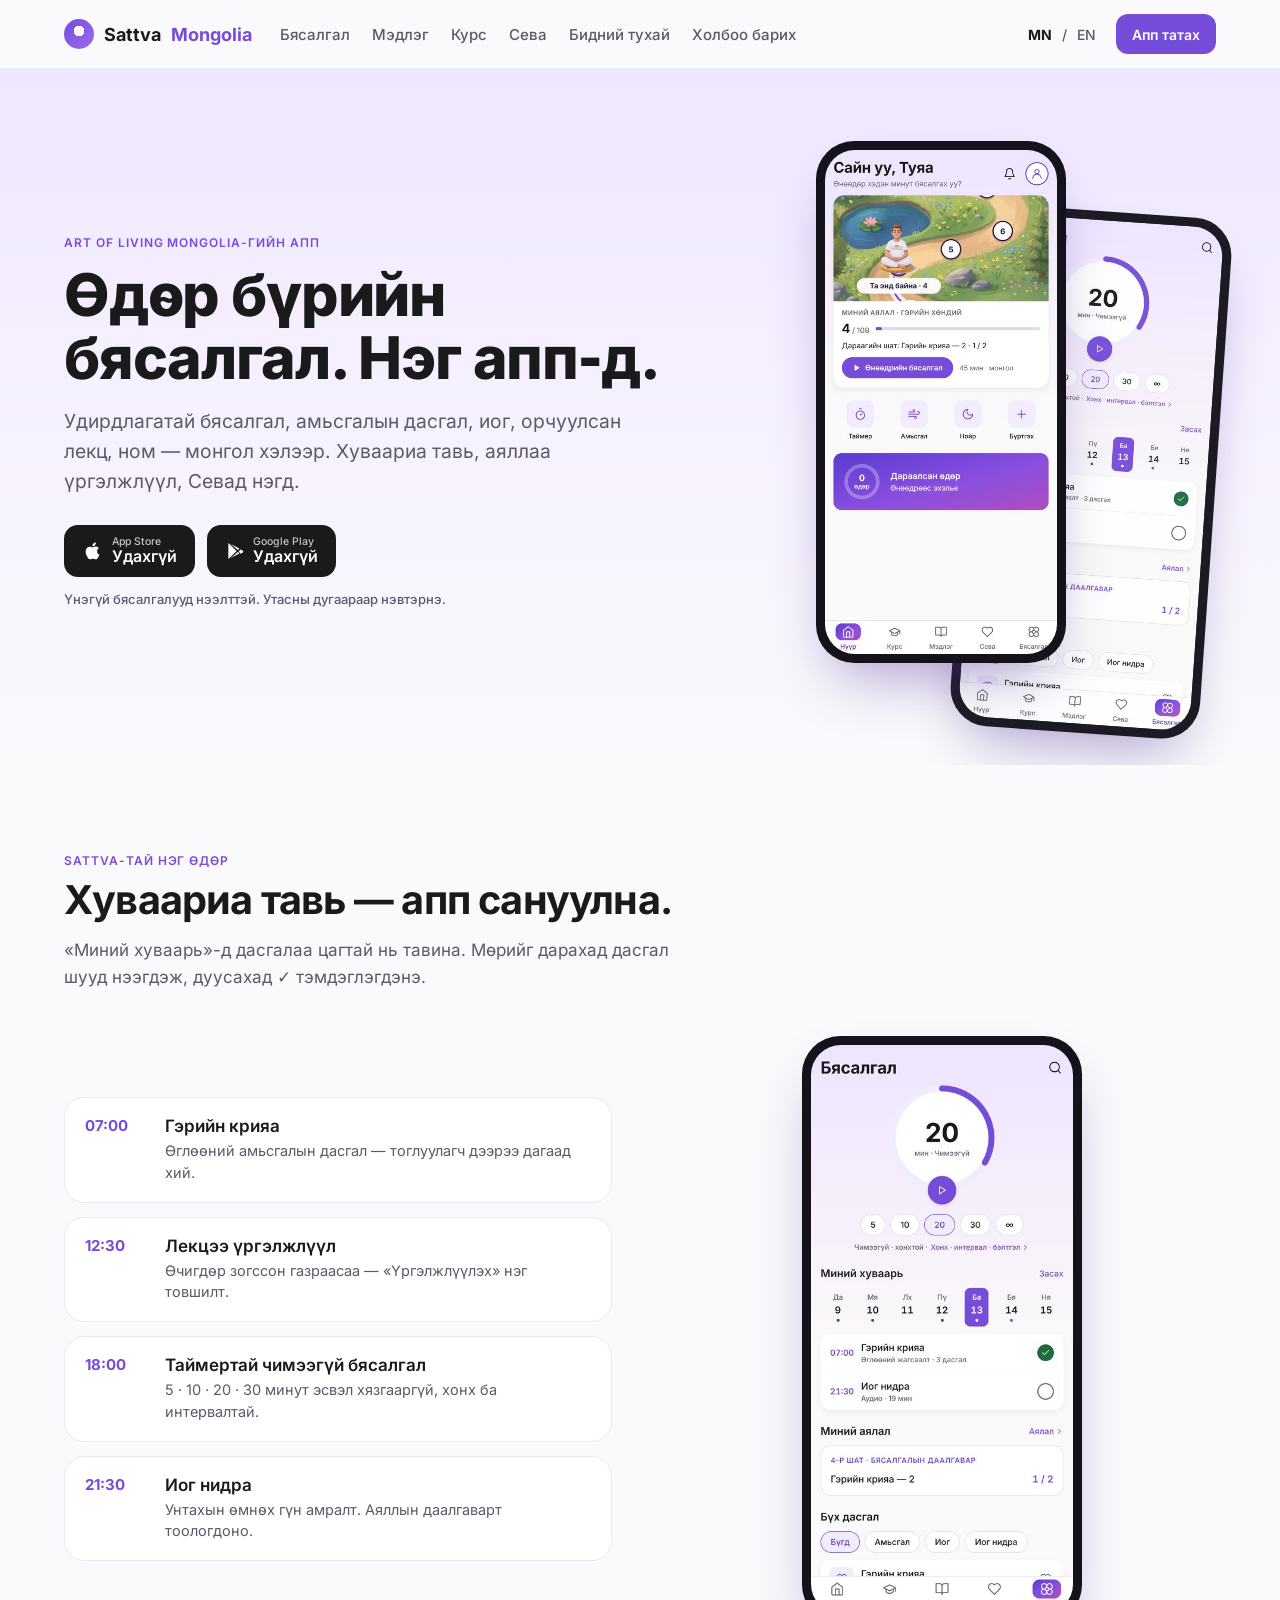
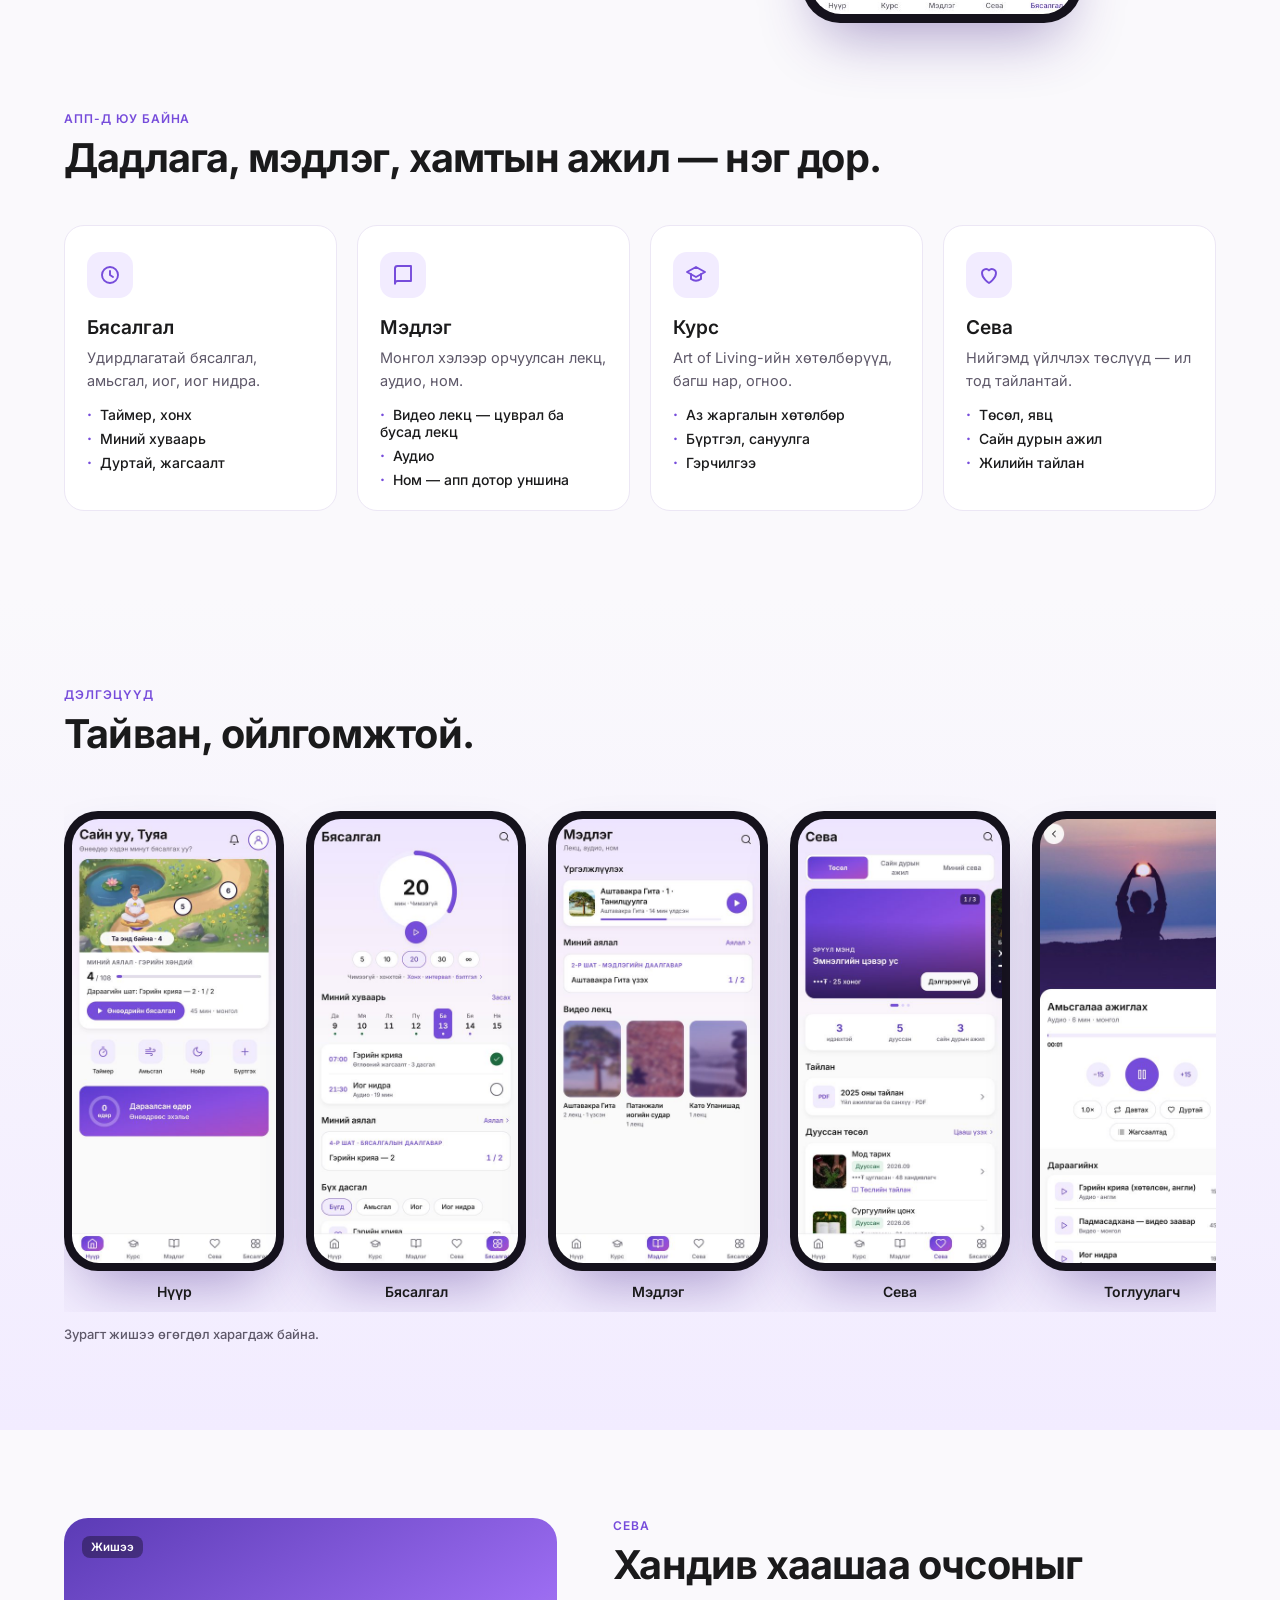
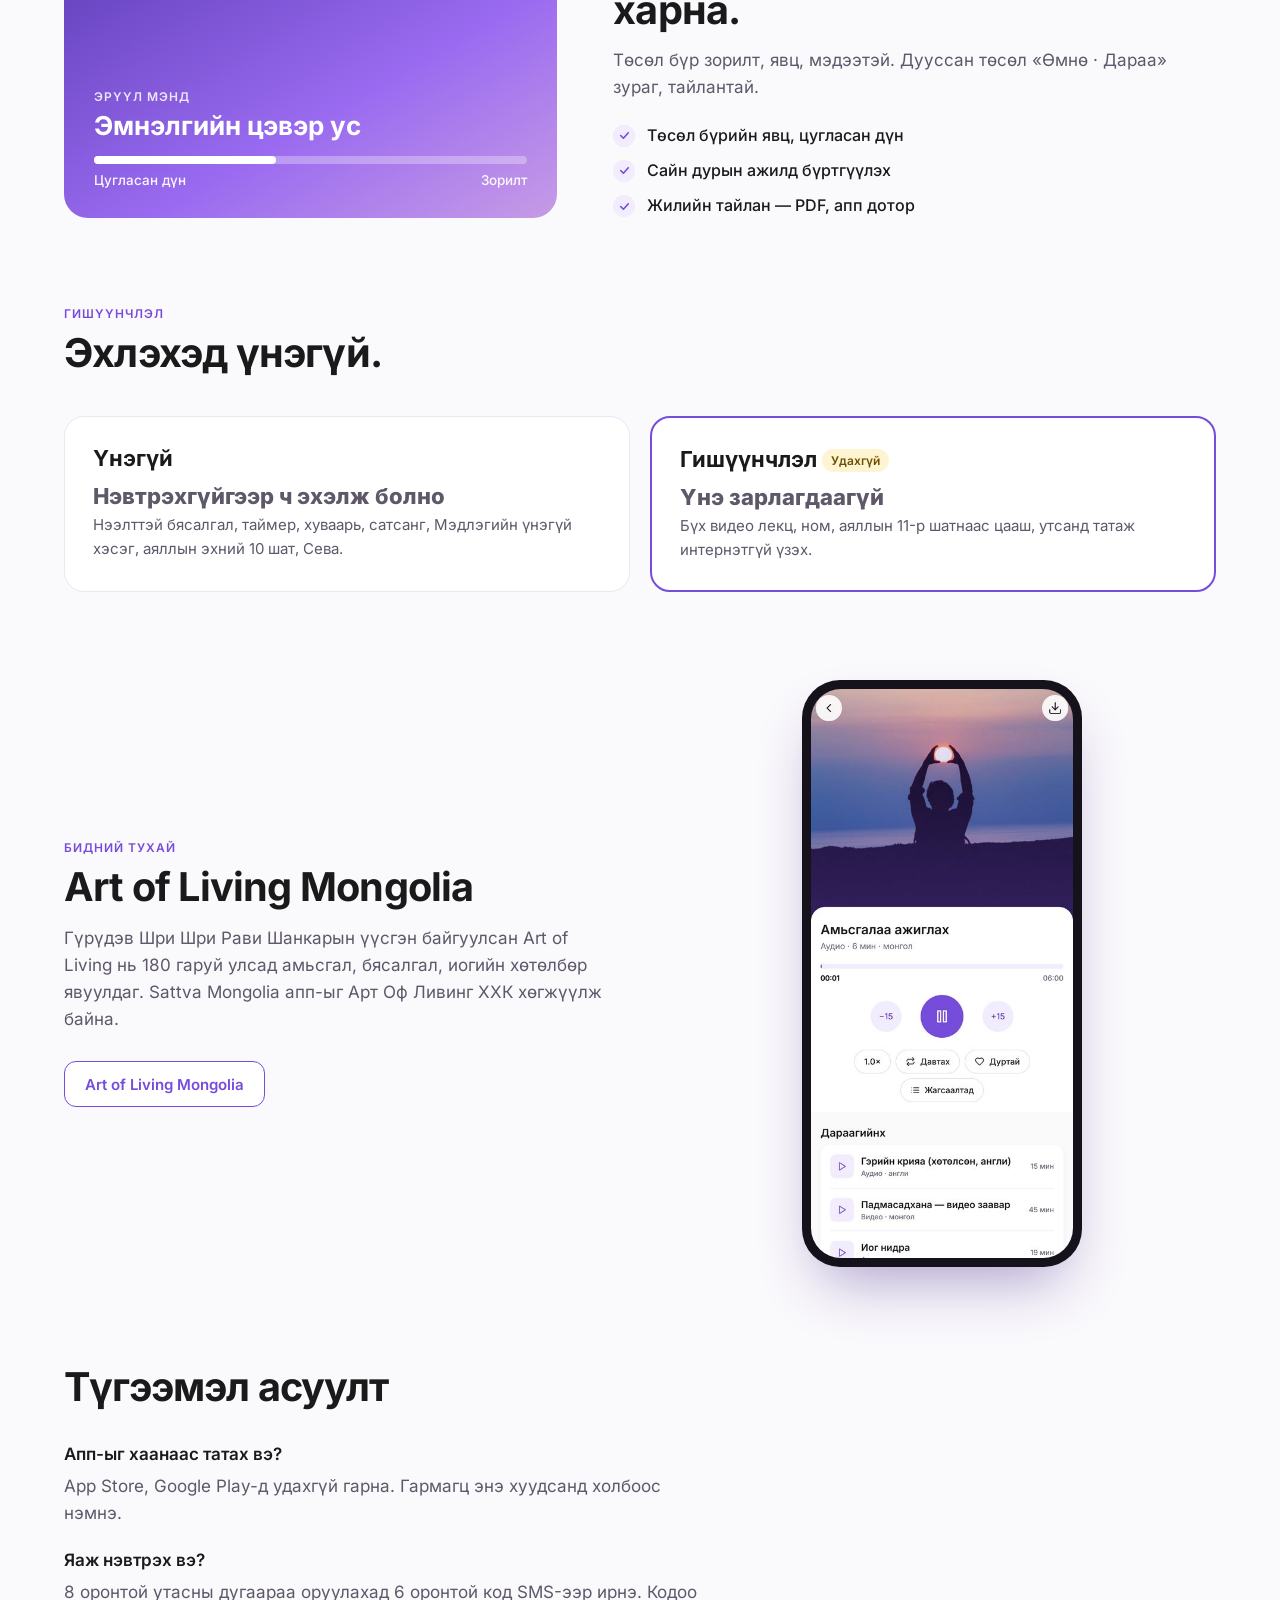
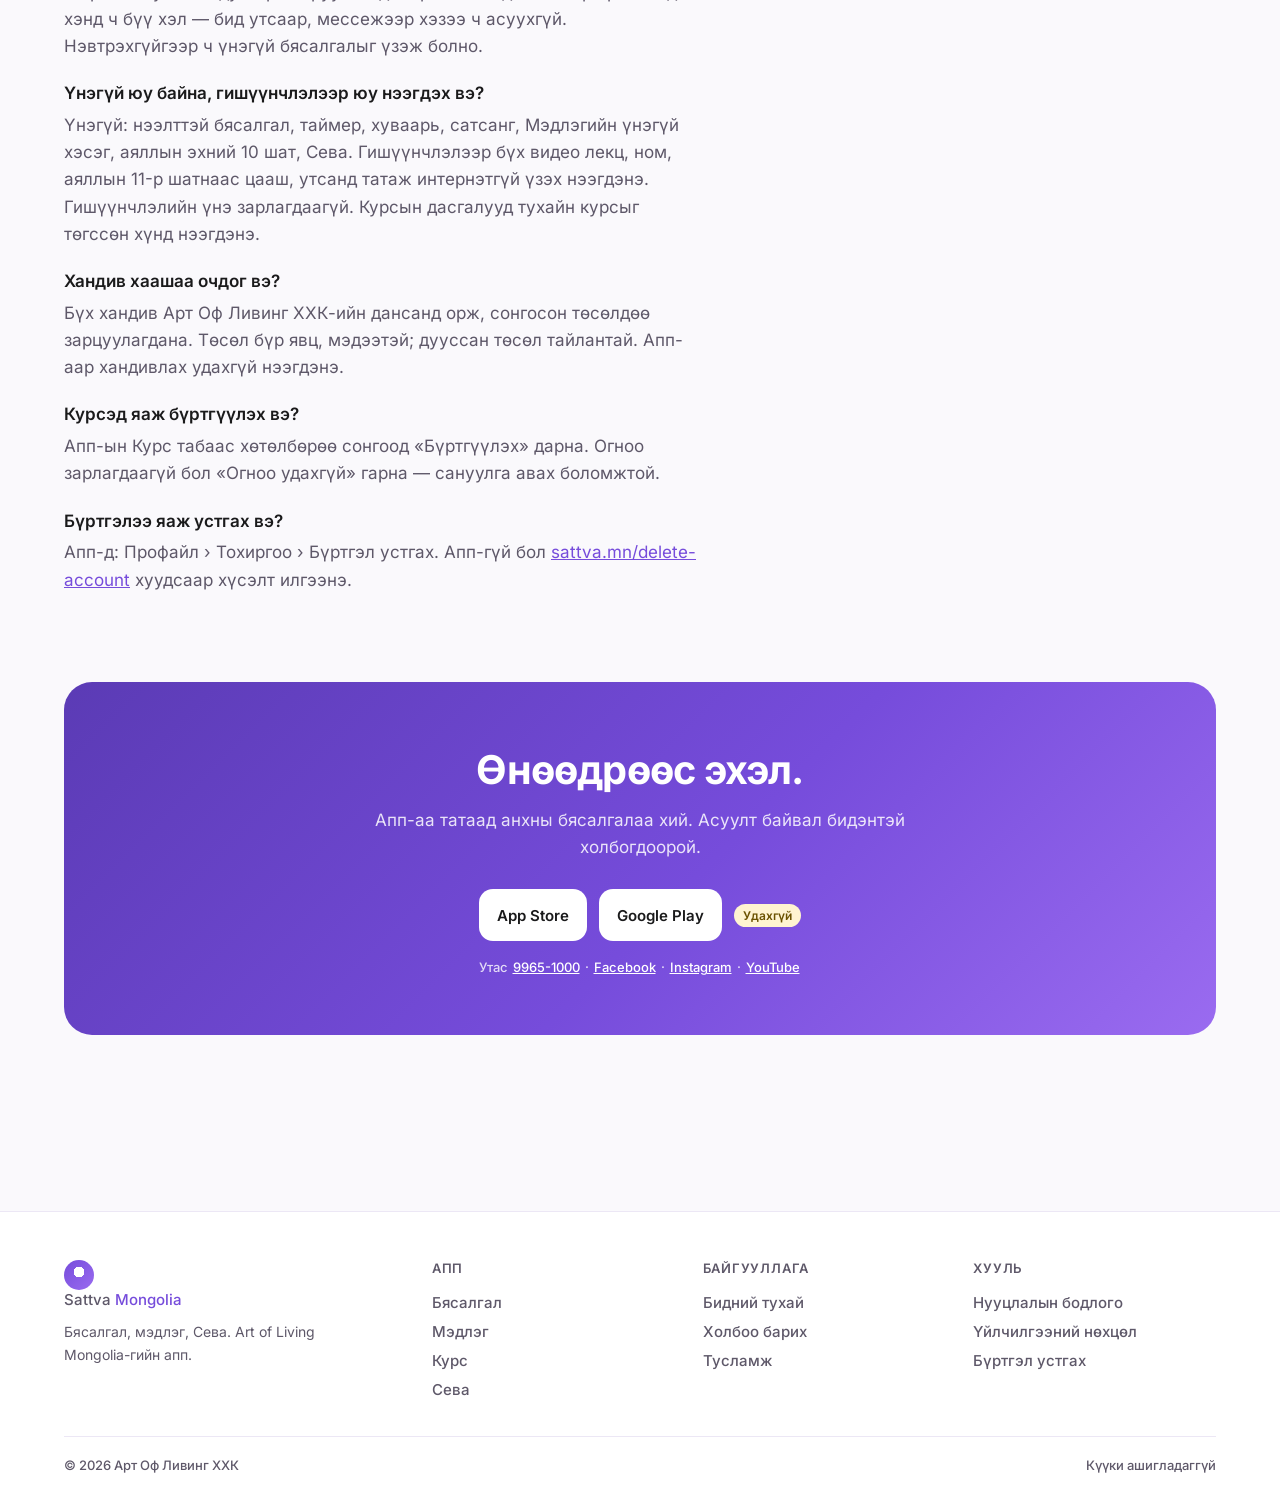
==== commit 0b6b251e: "sattva.mn: CLS засвар (Inter Fallback + preload) · og.jpg v4 · FAQ №3 (С447) · a11y жижиг (Номин Н24" ====
--- a/index.html
+++ b/index.html
@@ -24,12 +24,16 @@
 <link rel="alternate" hreflang="mn" href="https://sattva.mn/">
 <link rel="alternate" hreflang="en" href="https://sattva.mn/en/">
 <link rel="alternate" hreflang="x-default" href="https://sattva.mn/">
+<link rel="preload" href="/fonts/inter-cyrillic-400-normal.woff2" as="font" type="font/woff2" crossorigin>
+<link rel="preload" href="/fonts/inter-cyrillic-700-normal.woff2" as="font" type="font/woff2" crossorigin>
+<link rel="preload" href="/fonts/inter-latin-400-normal.woff2" as="font" type="font/woff2" crossorigin>
+<link rel="preload" href="/fonts/inter-latin-700-normal.woff2" as="font" type="font/woff2" crossorigin>
 <link rel="stylesheet" href="/fonts/inter.css">
 <style>
 :root{
   --p:#764CDB; --p2:#9A6BF0; --pSoft:#F2ECFF; --ink:#1A1A1B; --ink2:#5E5869; --ink3:#8A8494;
   --line:#ECE7F5; --bg:#FAF9FC; --surface:#FFFFFF; --ok:#1F8A5B; --soonBg:#FFF4D1; --soonFg:#6B5200;
-  --r:20px; --font:"Inter",system-ui,-apple-system,"Segoe UI",sans-serif;
+  --r:20px; --font:"Inter","Inter Fallback",system-ui,-apple-system,"Segoe UI",sans-serif;
 }
 *{box-sizing:border-box;margin:0;padding:0}
 body{font-family:var(--font);color:var(--ink);background:var(--bg);-webkit-font-smoothing:antialiased}
@@ -63,7 +67,7 @@
 .note{font:500 13px var(--font);color:var(--ink2);margin-top:14px}
 .phones{position:relative;height:560px}
 .phone{position:absolute;width:250px;border-radius:38px;padding:9px;background:#15121C;box-shadow:0 30px 60px -20px rgba(70,40,140,.45)}
-.phone img{display:block;width:100%;border-radius:30px}
+.phone img{display:block;width:100%;height:auto;border-radius:30px}
 .phone.a{right:150px;top:0;z-index:2}
 .phone.b{right:0;top:70px;transform:rotate(4deg);opacity:.96}
 /* sections */
@@ -151,6 +155,7 @@
 .skip{position:absolute;left:12px;top:-80px;z-index:60;background:var(--p);color:#fff;font:600 14px var(--font);padding:10px 14px;border-radius:10px}
 .skip:focus{top:12px}
 .lang a,.note a{display:inline-block;padding:4px 2px}
+.lang a{padding:4px 6px} /* Н241 (Т331 N3): «EN» ≥ 24 px өргөн */
 .faq{display:flex;flex-direction:column;gap:22px;margin-top:32px;max-width:760px}
 .faq h3{font:600 17px/1.4 var(--font);margin-bottom:6px}
 .faq a{color:var(--p);text-decoration:underline}
@@ -179,8 +184,8 @@
     <p class="note">Үнэгүй бясалгалууд нээлттэй. Утасны дугаараар нэвтэрнэ.</p>
   </div>
   <div class="phones">
-    <div class="phone a"><img src="img/01-home.jpg" alt="Sattva апп — Нүүр"></div>
-    <div class="phone b"><img src="img/02-meditate.jpg" alt="Sattva апп — Бясалгал"></div>
+    <div class="phone a"><img src="img/01-home.jpg" alt="Sattva апп — Нүүр" width="440" height="956"></div>
+    <div class="phone b"><img src="img/02-meditate.jpg" alt="Sattva апп — Бясалгал" width="440" height="956"></div>
   </div>
 </div></div>
 
@@ -195,7 +200,7 @@
       <div class="step"><span class="t">18:00</span><div><b>Таймертай чимээгүй бясалгал</b><p>5 · 10 · 20 · 30 минут эсвэл хязгааргүй, хонх ба интервалтай.</p></div></div>
       <div class="step"><span class="t">21:30</span><div><b>Иог нидра</b><p>Унтахын өмнөх гүн амралт. Аяллын даалгаварт тоологдоно.</p></div></div>
     </div>
-    <div class="dayPhone"><div class="phone"><img src="img/02-meditate.jpg" alt="Бясалгал — Миний хуваарь"></div></div>
+    <div class="dayPhone"><div class="phone"><img src="img/02-meditate.jpg" alt="Бясалгал — Миний хуваарь" width="440" height="956" loading="lazy"></div></div>
   </div>
 </div></section>
 
@@ -214,12 +219,12 @@
   <div class="eyebrow">Дэлгэцүүд</div>
   <h2 class="h2">Тайван, ойлгомжтой.</h2>
   <div class="strip">
-    <figure><div class="phone"><img src="img/01-home.jpg" alt=""></div><figcaption>Нүүр</figcaption></figure>
-    <figure><div class="phone"><img src="img/02-meditate.jpg" alt=""></div><figcaption>Бясалгал</figcaption></figure>
-    <figure><div class="phone"><img src="img/03-knowledge.jpg" alt=""></div><figcaption>Мэдлэг</figcaption></figure>
-    <figure><div class="phone"><img src="img/04-seva.jpg" alt=""></div><figcaption>Сева</figcaption></figure>
-    <figure><div class="phone"><img src="img/06-player.jpg" alt=""></div><figcaption>Тоглуулагч</figcaption></figure>
-    <figure><div class="phone"><img src="img/05-profile.jpg" alt=""></div><figcaption>Профайл</figcaption></figure>
+    <figure><div class="phone"><img src="img/01-home.jpg" alt="" width="440" height="956" loading="lazy"></div><figcaption>Нүүр</figcaption></figure>
+    <figure><div class="phone"><img src="img/02-meditate.jpg" alt="" width="440" height="956" loading="lazy"></div><figcaption>Бясалгал</figcaption></figure>
+    <figure><div class="phone"><img src="img/03-knowledge.jpg" alt="" width="440" height="956" loading="lazy"></div><figcaption>Мэдлэг</figcaption></figure>
+    <figure><div class="phone"><img src="img/04-seva.jpg" alt="" width="440" height="956" loading="lazy"></div><figcaption>Сева</figcaption></figure>
+    <figure><div class="phone"><img src="img/06-player.jpg" alt="" width="440" height="956" loading="lazy"></div><figcaption>Тоглуулагч</figcaption></figure>
+    <figure><div class="phone"><img src="img/05-profile.jpg" alt="" width="440" height="956" loading="lazy"></div><figcaption>Профайл</figcaption></figure>
   </div>
   <p class="note">Зурагт жишээ өгөгдөл харагдаж байна.</p>
 </div></section>
@@ -251,7 +256,7 @@
     <p class="sub">Гүрүдэв Шри Шри Рави Шанкарын үүсгэн байгуулсан Art of Living нь 180 гаруй улсад амьсгал, бясалгал, иогийн хөтөлбөр явуулдаг. Sattva Mongolia апп-ыг Арт Оф Ливинг ХХК хөгжүүлж байна.</p>
     <div class="cta"><a class="btn ghost" href="https://www.facebook.com/AOLMongolia" rel="noopener">Art of Living Mongolia</a></div>
   </div>
-  <div class="dayPhone"><div class="phone"><img src="img/06-player.jpg" alt="Sattva апп — тоглуулагч"></div></div>
+  <div class="dayPhone"><div class="phone"><img src="img/06-player.jpg" alt="Sattva апп — тоглуулагч" width="440" height="956" loading="lazy"></div></div>
 </div></section>
 
 <section id="faq" style="padding-top:0"><div class="wrap">
@@ -259,7 +264,7 @@
   <div class="faq">
     <div><h3>Апп-ыг хаанаас татах вэ?</h3><p class="sub">App Store, Google Play-д удахгүй гарна. Гармагц энэ хуудсанд холбоос нэмнэ.</p></div>
     <div><h3>Яаж нэвтрэх вэ?</h3><p class="sub">8 оронтой утасны дугаараа оруулахад 6 оронтой код SMS-ээр ирнэ. Кодоо хэнд ч бүү хэл — бид утсаар, мессежээр хэзээ ч асуухгүй. Нэвтрэхгүйгээр ч үнэгүй бясалгалыг үзэж болно.</p></div>
-    <div><h3>Үнэгүй юу байна, гишүүнчлэлээр юу нээгдэх вэ?</h3><p class="sub">Нээлттэй бясалгал, таймер, хуваарь, аяллын эхний 10 шат, Сева үнэгүй. Гишүүнчлэлээр бүх видео лекц, ном, аяллын 11-р шатнаас цааш, татаж интернэтгүй үзэх нээгдэнэ. Үнэ удахгүй зарлагдана. Курсын дасгалууд тухайн курсыг төгссөн хүнд нээгдэнэ.</p></div>
+    <div><h3>Үнэгүй юу байна, гишүүнчлэлээр юу нээгдэх вэ?</h3><p class="sub">Үнэгүй: нээлттэй бясалгал, таймер, хуваарь, сатсанг, Мэдлэгийн үнэгүй хэсэг, аяллын эхний 10 шат, Сева. Гишүүнчлэлээр бүх видео лекц, ном, аяллын 11-р шатнаас цааш, утсанд татаж интернэтгүй үзэх нээгдэнэ. Гишүүнчлэлийн үнэ зарлагдаагүй. Курсын дасгалууд тухайн курсыг төгссөн хүнд нээгдэнэ.</p></div>
     <div><h3>Хандив хаашаа очдог вэ?</h3><p class="sub">Бүх хандив Арт Оф Ливинг ХХК-ийн дансанд орж, сонгосон төсөлдөө зарцуулагдана. Төсөл бүр явц, мэдээтэй; дууссан төсөл тайлантай. Апп-аар хандивлах удахгүй нээгдэнэ.</p></div>
     <div><h3>Курсэд яаж бүртгүүлэх вэ?</h3><p class="sub">Апп-ын Курс табаас хөтөлбөрөө сонгоод «Бүртгүүлэх» дарна. Огноо зарлагдаагүй бол «Огноо удахгүй» гарна — сануулга авах боломжтой.</p></div>
     <div><h3>Бүртгэлээ яаж устгах вэ?</h3><p class="sub">Апп-д: Профайл › Тохиргоо › Бүртгэл устгах. Апп-гүй бол <a href="/delete-account/">sattva.mn/delete-account</a> хуудсаар хүсэлт илгээнэ.</p></div>
--- a/fonts/inter.css
+++ b/fonts/inter.css
@@ -19,3 +19,8 @@
 @font-face{font-family:Inter;font-style:normal;font-weight:800;font-display:swap;src:url(inter-cyrillic-800-normal.woff2) format('woff2');unicode-range:U+0301,U+0400-045F,U+0490-0491,U+04B0-04B1,U+2116}
 @font-face{font-family:Inter;font-style:normal;font-weight:800;font-display:swap;src:url(inter-latin-ext-800-normal.woff2) format('woff2');unicode-range:U+0100-02BA,U+02BD-02C5,U+02C7-02CC,U+02CE-02D7,U+02DD-02FF,U+0304,U+0308,U+0329,U+1D00-1DBF,U+1E00-1E9F,U+1EF2-1EFF,U+2020,U+20A0-20AB,U+20AD-20C0,U+2113,U+2C60-2C7F,U+A720-A7FF}
 @font-face{font-family:Inter;font-style:normal;font-weight:800;font-display:swap;src:url(inter-latin-800-normal.woff2) format('woff2');unicode-range:U+0000-00FF,U+0131,U+0152-0153,U+02BB-02BC,U+02C6,U+02DA,U+02DC,U+0304,U+0308,U+0329,U+2000-206F,U+20AC,U+2122,U+2191,U+2193,U+2212,U+2215,U+FEFF,U+FFFD}
+/* Н241 (Т331 N1 · CLS): Inter ачаалагдахаас өмнөх Arial-ыг Inter-ийн хэмжээнд тааруулна → swap үед мөр дахин хугарахгүй.
+   size-adjust = sattva.mn текстээр хэмжсэн Inter / Arial өргөний харьцаа (400 ≈ 1.065 · 600–700 ≈ 1.02, кирилл + латин);
+   ascent / descent = Inter 5 (UPM 2048: 1984 / 494) ÷ size-adjust. */
+@font-face{font-family:"Inter Fallback";font-style:normal;font-weight:100 500;src:local("Arial"),local("ArialMT");size-adjust:106.5%;ascent-override:90.96%;descent-override:22.65%;line-gap-override:0%}
+@font-face{font-family:"Inter Fallback";font-style:normal;font-weight:600 900;src:local("Arial Bold"),local("Arial-BoldMT");size-adjust:102%;ascent-override:94.98%;descent-override:23.65%;line-gap-override:0%}
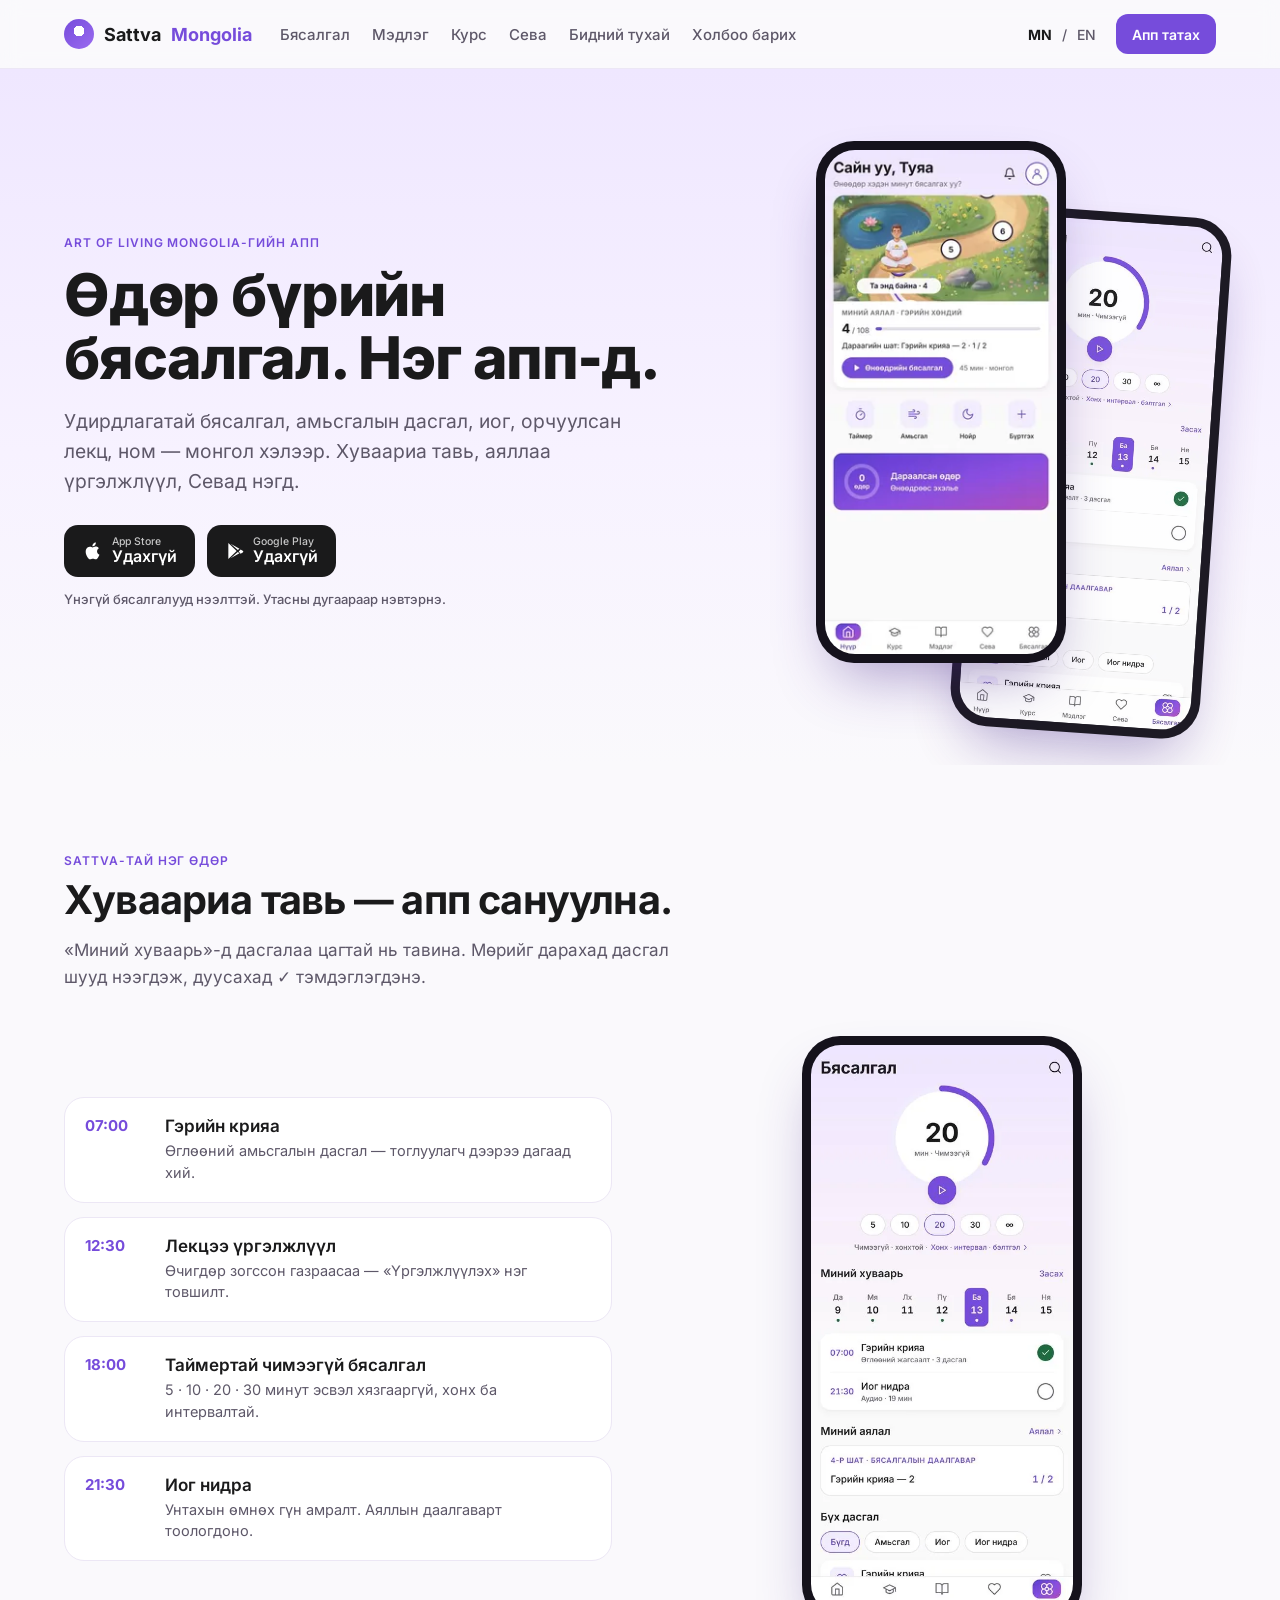
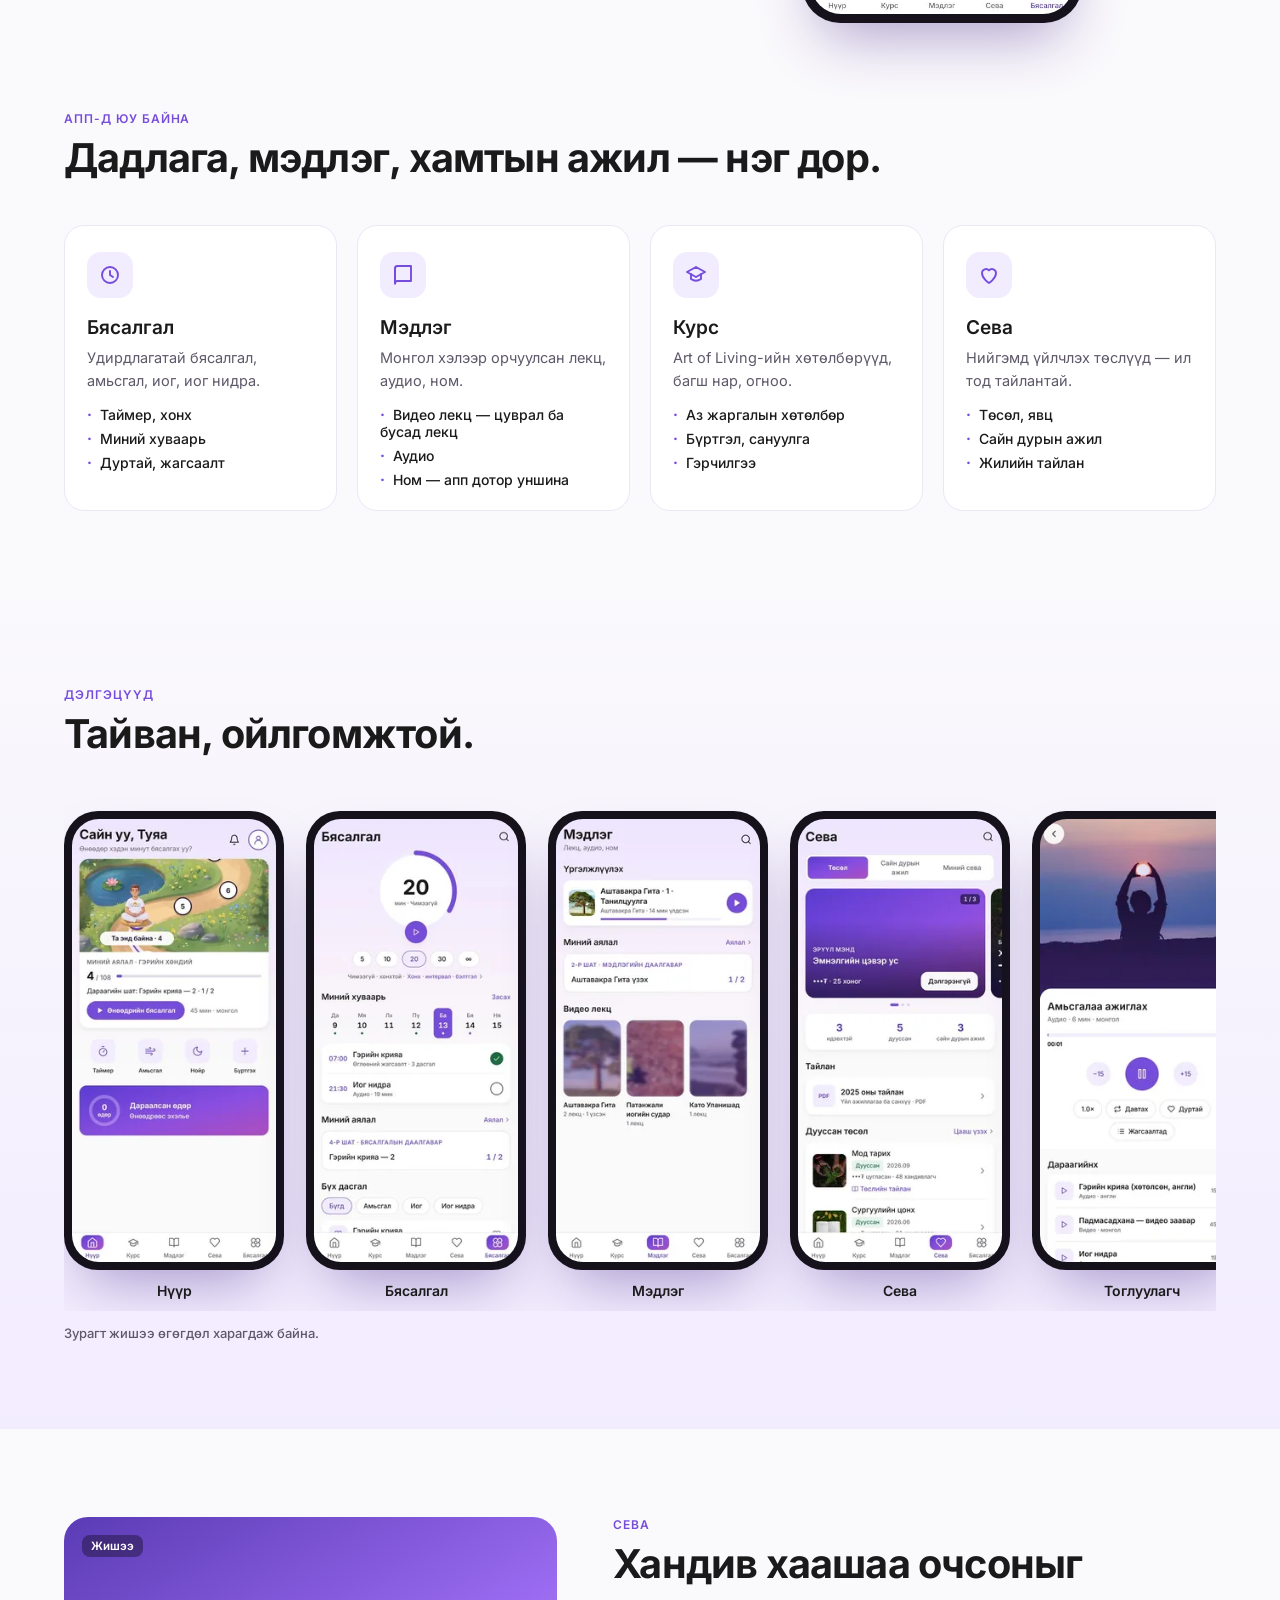
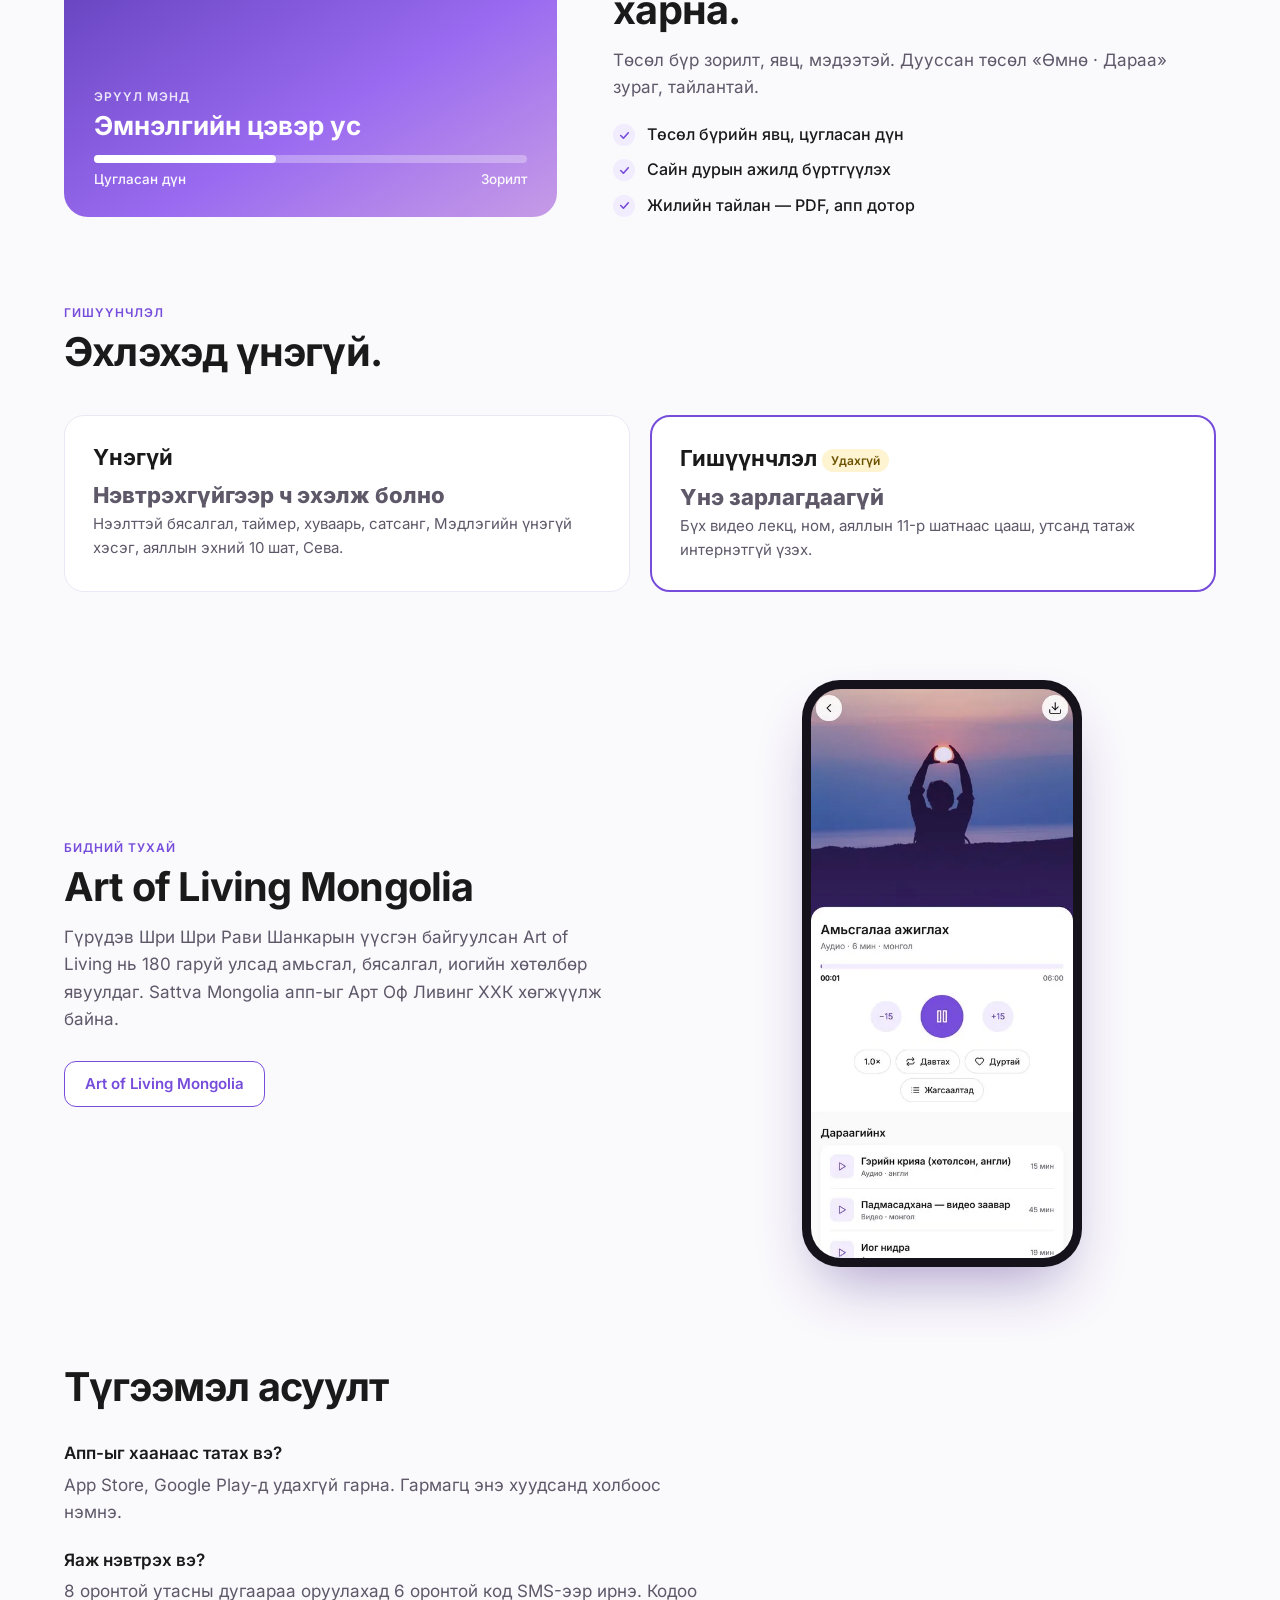
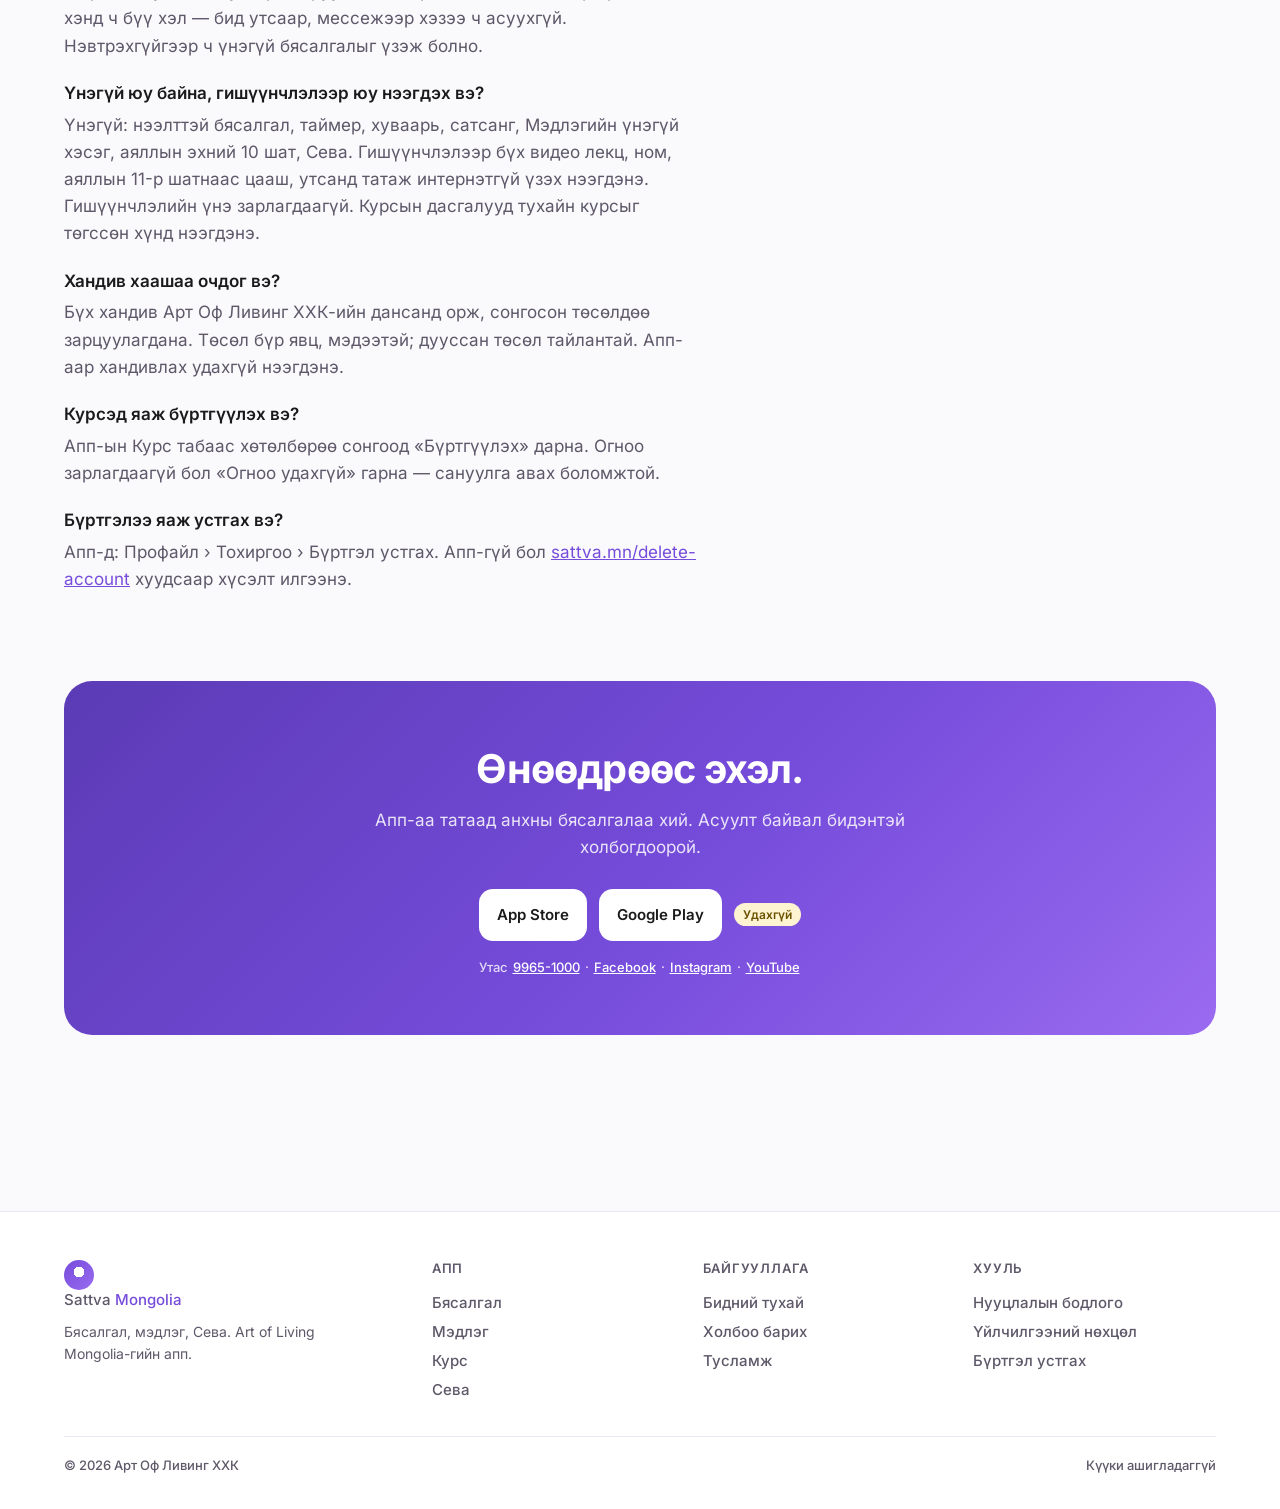
==== commit 48cb0c25: "sattva.mn: Номин Н244 гүйцэтгэл (WebP, preload, render-blocking 0) Co-Authored-By: Claude Opus 5.5 <" ====
--- a/index.html
+++ b/index.html
@@ -28,7 +28,30 @@
 <link rel="preload" href="/fonts/inter-cyrillic-700-normal.woff2" as="font" type="font/woff2" crossorigin>
 <link rel="preload" href="/fonts/inter-latin-400-normal.woff2" as="font" type="font/woff2" crossorigin>
 <link rel="preload" href="/fonts/inter-latin-700-normal.woff2" as="font" type="font/woff2" crossorigin>
-<link rel="stylesheet" href="/fonts/inter.css">
+<style>
+@font-face{font-family:Inter;font-style:normal;font-weight:400;font-display:swap;src:url(/fonts/inter-cyrillic-ext-400-normal.woff2) format('woff2');unicode-range:U+0460-052F,U+1C80-1C8A,U+20B4,U+2DE0-2DFF,U+A640-A69F,U+FE2E-FE2F}
+@font-face{font-family:Inter;font-style:normal;font-weight:400;font-display:swap;src:url(/fonts/inter-cyrillic-400-normal.woff2) format('woff2');unicode-range:U+0301,U+0400-045F,U+0490-0491,U+04B0-04B1,U+2116}
+@font-face{font-family:Inter;font-style:normal;font-weight:400;font-display:swap;src:url(/fonts/inter-latin-ext-400-normal.woff2) format('woff2');unicode-range:U+0100-02BA,U+02BD-02C5,U+02C7-02CC,U+02CE-02D7,U+02DD-02FF,U+0304,U+0308,U+0329,U+1D00-1DBF,U+1E00-1E9F,U+1EF2-1EFF,U+2020,U+20A0-20AB,U+20AD-20C0,U+2113,U+2C60-2C7F,U+A720-A7FF}
+@font-face{font-family:Inter;font-style:normal;font-weight:400;font-display:swap;src:url(/fonts/inter-latin-400-normal.woff2) format('woff2');unicode-range:U+0000-00FF,U+0131,U+0152-0153,U+02BB-02BC,U+02C6,U+02DA,U+02DC,U+0304,U+0308,U+0329,U+2000-206F,U+20AC,U+2122,U+2191,U+2193,U+2212,U+2215,U+FEFF,U+FFFD}
+@font-face{font-family:Inter;font-style:normal;font-weight:500;font-display:swap;src:url(/fonts/inter-cyrillic-ext-500-normal.woff2) format('woff2');unicode-range:U+0460-052F,U+1C80-1C8A,U+20B4,U+2DE0-2DFF,U+A640-A69F,U+FE2E-FE2F}
+@font-face{font-family:Inter;font-style:normal;font-weight:500;font-display:swap;src:url(/fonts/inter-cyrillic-500-normal.woff2) format('woff2');unicode-range:U+0301,U+0400-045F,U+0490-0491,U+04B0-04B1,U+2116}
+@font-face{font-family:Inter;font-style:normal;font-weight:500;font-display:swap;src:url(/fonts/inter-latin-ext-500-normal.woff2) format('woff2');unicode-range:U+0100-02BA,U+02BD-02C5,U+02C7-02CC,U+02CE-02D7,U+02DD-02FF,U+0304,U+0308,U+0329,U+1D00-1DBF,U+1E00-1E9F,U+1EF2-1EFF,U+2020,U+20A0-20AB,U+20AD-20C0,U+2113,U+2C60-2C7F,U+A720-A7FF}
+@font-face{font-family:Inter;font-style:normal;font-weight:500;font-display:swap;src:url(/fonts/inter-latin-500-normal.woff2) format('woff2');unicode-range:U+0000-00FF,U+0131,U+0152-0153,U+02BB-02BC,U+02C6,U+02DA,U+02DC,U+0304,U+0308,U+0329,U+2000-206F,U+20AC,U+2122,U+2191,U+2193,U+2212,U+2215,U+FEFF,U+FFFD}
+@font-face{font-family:Inter;font-style:normal;font-weight:600;font-display:swap;src:url(/fonts/inter-cyrillic-ext-600-normal.woff2) format('woff2');unicode-range:U+0460-052F,U+1C80-1C8A,U+20B4,U+2DE0-2DFF,U+A640-A69F,U+FE2E-FE2F}
+@font-face{font-family:Inter;font-style:normal;font-weight:600;font-display:swap;src:url(/fonts/inter-cyrillic-600-normal.woff2) format('woff2');unicode-range:U+0301,U+0400-045F,U+0490-0491,U+04B0-04B1,U+2116}
+@font-face{font-family:Inter;font-style:normal;font-weight:600;font-display:swap;src:url(/fonts/inter-latin-ext-600-normal.woff2) format('woff2');unicode-range:U+0100-02BA,U+02BD-02C5,U+02C7-02CC,U+02CE-02D7,U+02DD-02FF,U+0304,U+0308,U+0329,U+1D00-1DBF,U+1E00-1E9F,U+1EF2-1EFF,U+2020,U+20A0-20AB,U+20AD-20C0,U+2113,U+2C60-2C7F,U+A720-A7FF}
+@font-face{font-family:Inter;font-style:normal;font-weight:600;font-display:swap;src:url(/fonts/inter-latin-600-normal.woff2) format('woff2');unicode-range:U+0000-00FF,U+0131,U+0152-0153,U+02BB-02BC,U+02C6,U+02DA,U+02DC,U+0304,U+0308,U+0329,U+2000-206F,U+20AC,U+2122,U+2191,U+2193,U+2212,U+2215,U+FEFF,U+FFFD}
+@font-face{font-family:Inter;font-style:normal;font-weight:700;font-display:swap;src:url(/fonts/inter-cyrillic-ext-700-normal.woff2) format('woff2');unicode-range:U+0460-052F,U+1C80-1C8A,U+20B4,U+2DE0-2DFF,U+A640-A69F,U+FE2E-FE2F}
+@font-face{font-family:Inter;font-style:normal;font-weight:700;font-display:swap;src:url(/fonts/inter-cyrillic-700-normal.woff2) format('woff2');unicode-range:U+0301,U+0400-045F,U+0490-0491,U+04B0-04B1,U+2116}
+@font-face{font-family:Inter;font-style:normal;font-weight:700;font-display:swap;src:url(/fonts/inter-latin-ext-700-normal.woff2) format('woff2');unicode-range:U+0100-02BA,U+02BD-02C5,U+02C7-02CC,U+02CE-02D7,U+02DD-02FF,U+0304,U+0308,U+0329,U+1D00-1DBF,U+1E00-1E9F,U+1EF2-1EFF,U+2020,U+20A0-20AB,U+20AD-20C0,U+2113,U+2C60-2C7F,U+A720-A7FF}
+@font-face{font-family:Inter;font-style:normal;font-weight:700;font-display:swap;src:url(/fonts/inter-latin-700-normal.woff2) format('woff2');unicode-range:U+0000-00FF,U+0131,U+0152-0153,U+02BB-02BC,U+02C6,U+02DA,U+02DC,U+0304,U+0308,U+0329,U+2000-206F,U+20AC,U+2122,U+2191,U+2193,U+2212,U+2215,U+FEFF,U+FFFD}
+@font-face{font-family:Inter;font-style:normal;font-weight:800;font-display:swap;src:url(/fonts/inter-cyrillic-ext-800-normal.woff2) format('woff2');unicode-range:U+0460-052F,U+1C80-1C8A,U+20B4,U+2DE0-2DFF,U+A640-A69F,U+FE2E-FE2F}
+@font-face{font-family:Inter;font-style:normal;font-weight:800;font-display:swap;src:url(/fonts/inter-cyrillic-800-normal.woff2) format('woff2');unicode-range:U+0301,U+0400-045F,U+0490-0491,U+04B0-04B1,U+2116}
+@font-face{font-family:Inter;font-style:normal;font-weight:800;font-display:swap;src:url(/fonts/inter-latin-ext-800-normal.woff2) format('woff2');unicode-range:U+0100-02BA,U+02BD-02C5,U+02C7-02CC,U+02CE-02D7,U+02DD-02FF,U+0304,U+0308,U+0329,U+1D00-1DBF,U+1E00-1E9F,U+1EF2-1EFF,U+2020,U+20A0-20AB,U+20AD-20C0,U+2113,U+2C60-2C7F,U+A720-A7FF}
+@font-face{font-family:Inter;font-style:normal;font-weight:800;font-display:swap;src:url(/fonts/inter-latin-800-normal.woff2) format('woff2');unicode-range:U+0000-00FF,U+0131,U+0152-0153,U+02BB-02BC,U+02C6,U+02DA,U+02DC,U+0304,U+0308,U+0329,U+2000-206F,U+20AC,U+2122,U+2191,U+2193,U+2212,U+2215,U+FEFF,U+FFFD}
+@font-face{font-family:"Inter Fallback";font-style:normal;font-weight:100 500;src:local("Arial"),local("ArialMT");size-adjust:106.5%;ascent-override:90.96%;descent-override:22.65%;line-gap-override:0%}
+@font-face{font-family:"Inter Fallback";font-style:normal;font-weight:600 900;src:local("Arial Bold"),local("Arial-BoldMT");size-adjust:102%;ascent-override:94.98%;descent-override:23.65%;line-gap-override:0%}
+</style>
 <style>
 :root{
   --p:#764CDB; --p2:#9A6BF0; --pSoft:#F2ECFF; --ink:#1A1A1B; --ink2:#5E5869; --ink3:#8A8494;
@@ -67,7 +90,7 @@
 .note{font:500 13px var(--font);color:var(--ink2);margin-top:14px}
 .phones{position:relative;height:560px}
 .phone{position:absolute;width:250px;border-radius:38px;padding:9px;background:#15121C;box-shadow:0 30px 60px -20px rgba(70,40,140,.45)}
-.phone img{display:block;width:100%;height:auto;border-radius:30px}
+.phone picture{display:block}.phone img{display:block;width:100%;height:auto;border-radius:30px}
 .phone.a{right:150px;top:0;z-index:2}
 .phone.b{right:0;top:70px;transform:rotate(4deg);opacity:.96}
 /* sections */
@@ -184,8 +207,8 @@
     <p class="note">Үнэгүй бясалгалууд нээлттэй. Утасны дугаараар нэвтэрнэ.</p>
   </div>
   <div class="phones">
-    <div class="phone a"><img src="img/01-home.jpg" alt="Sattva апп — Нүүр" width="440" height="956"></div>
-    <div class="phone b"><img src="img/02-meditate.jpg" alt="Sattva апп — Бясалгал" width="440" height="956"></div>
+    <div class="phone a"><picture><source type="image/webp" srcset="img/01-home-240.webp 240w, img/01-home.webp 440w" sizes="(max-width:900px) 182px, 232px"><img src="img/01-home.jpg" alt="Sattva апп — Нүүр" fetchpriority="high" width="440" height="956"></picture></div>
+    <div class="phone b"><picture><source type="image/webp" srcset="img/02-meditate-240.webp 240w, img/02-meditate.webp 440w" sizes="(max-width:900px) 182px, 232px"><img src="img/02-meditate.jpg" alt="Sattva апп — Бясалгал" width="440" height="956"></picture></div>
   </div>
 </div></div>
 
@@ -200,7 +223,7 @@
       <div class="step"><span class="t">18:00</span><div><b>Таймертай чимээгүй бясалгал</b><p>5 · 10 · 20 · 30 минут эсвэл хязгааргүй, хонх ба интервалтай.</p></div></div>
       <div class="step"><span class="t">21:30</span><div><b>Иог нидра</b><p>Унтахын өмнөх гүн амралт. Аяллын даалгаварт тоологдоно.</p></div></div>
     </div>
-    <div class="dayPhone"><div class="phone"><img src="img/02-meditate.jpg" alt="Бясалгал — Миний хуваарь" width="440" height="956" loading="lazy"></div></div>
+    <div class="dayPhone"><div class="phone"><picture><source type="image/webp" srcset="img/02-meditate-240.webp 240w, img/02-meditate.webp 440w" sizes="(max-width:900px) 212px, 262px"><img src="img/02-meditate.jpg" alt="Бясалгал — Миний хуваарь" width="440" height="956" loading="lazy"></picture></div></div>
   </div>
 </div></section>
 
@@ -219,12 +242,12 @@
   <div class="eyebrow">Дэлгэцүүд</div>
   <h2 class="h2">Тайван, ойлгомжтой.</h2>
   <div class="strip">
-    <figure><div class="phone"><img src="img/01-home.jpg" alt="" width="440" height="956" loading="lazy"></div><figcaption>Нүүр</figcaption></figure>
-    <figure><div class="phone"><img src="img/02-meditate.jpg" alt="" width="440" height="956" loading="lazy"></div><figcaption>Бясалгал</figcaption></figure>
-    <figure><div class="phone"><img src="img/03-knowledge.jpg" alt="" width="440" height="956" loading="lazy"></div><figcaption>Мэдлэг</figcaption></figure>
-    <figure><div class="phone"><img src="img/04-seva.jpg" alt="" width="440" height="956" loading="lazy"></div><figcaption>Сева</figcaption></figure>
-    <figure><div class="phone"><img src="img/06-player.jpg" alt="" width="440" height="956" loading="lazy"></div><figcaption>Тоглуулагч</figcaption></figure>
-    <figure><div class="phone"><img src="img/05-profile.jpg" alt="" width="440" height="956" loading="lazy"></div><figcaption>Профайл</figcaption></figure>
+    <figure><div class="phone"><picture><source type="image/webp" srcset="img/01-home-240.webp 240w, img/01-home.webp 440w" sizes="204px"><img src="img/01-home.jpg" alt="" width="440" height="956" loading="lazy"></picture></div><figcaption>Нүүр</figcaption></figure>
+    <figure><div class="phone"><picture><source type="image/webp" srcset="img/02-meditate-240.webp 240w, img/02-meditate.webp 440w" sizes="204px"><img src="img/02-meditate.jpg" alt="" width="440" height="956" loading="lazy"></picture></div><figcaption>Бясалгал</figcaption></figure>
+    <figure><div class="phone"><picture><source type="image/webp" srcset="img/03-knowledge-240.webp 240w, img/03-knowledge.webp 440w" sizes="204px"><img src="img/03-knowledge.jpg" alt="" width="440" height="956" loading="lazy"></picture></div><figcaption>Мэдлэг</figcaption></figure>
+    <figure><div class="phone"><picture><source type="image/webp" srcset="img/04-seva-240.webp 240w, img/04-seva.webp 440w" sizes="204px"><img src="img/04-seva.jpg" alt="" width="440" height="956" loading="lazy"></picture></div><figcaption>Сева</figcaption></figure>
+    <figure><div class="phone"><picture><source type="image/webp" srcset="img/06-player-240.webp 240w, img/06-player.webp 440w" sizes="204px"><img src="img/06-player.jpg" alt="" width="440" height="956" loading="lazy"></picture></div><figcaption>Тоглуулагч</figcaption></figure>
+    <figure><div class="phone"><picture><source type="image/webp" srcset="img/05-profile-240.webp 240w, img/05-profile.webp 440w" sizes="204px"><img src="img/05-profile.jpg" alt="" width="440" height="956" loading="lazy"></picture></div><figcaption>Профайл</figcaption></figure>
   </div>
   <p class="note">Зурагт жишээ өгөгдөл харагдаж байна.</p>
 </div></section>
@@ -256,7 +279,7 @@
     <p class="sub">Гүрүдэв Шри Шри Рави Шанкарын үүсгэн байгуулсан Art of Living нь 180 гаруй улсад амьсгал, бясалгал, иогийн хөтөлбөр явуулдаг. Sattva Mongolia апп-ыг Арт Оф Ливинг ХХК хөгжүүлж байна.</p>
     <div class="cta"><a class="btn ghost" href="https://www.facebook.com/AOLMongolia" rel="noopener">Art of Living Mongolia</a></div>
   </div>
-  <div class="dayPhone"><div class="phone"><img src="img/06-player.jpg" alt="Sattva апп — тоглуулагч" width="440" height="956" loading="lazy"></div></div>
+  <div class="dayPhone"><div class="phone"><picture><source type="image/webp" srcset="img/06-player-240.webp 240w, img/06-player.webp 440w" sizes="(max-width:900px) 212px, 262px"><img src="img/06-player.jpg" alt="Sattva апп — тоглуулагч" width="440" height="956" loading="lazy"></picture></div></div>
 </div></section>
 
 <section id="faq" style="padding-top:0"><div class="wrap">
